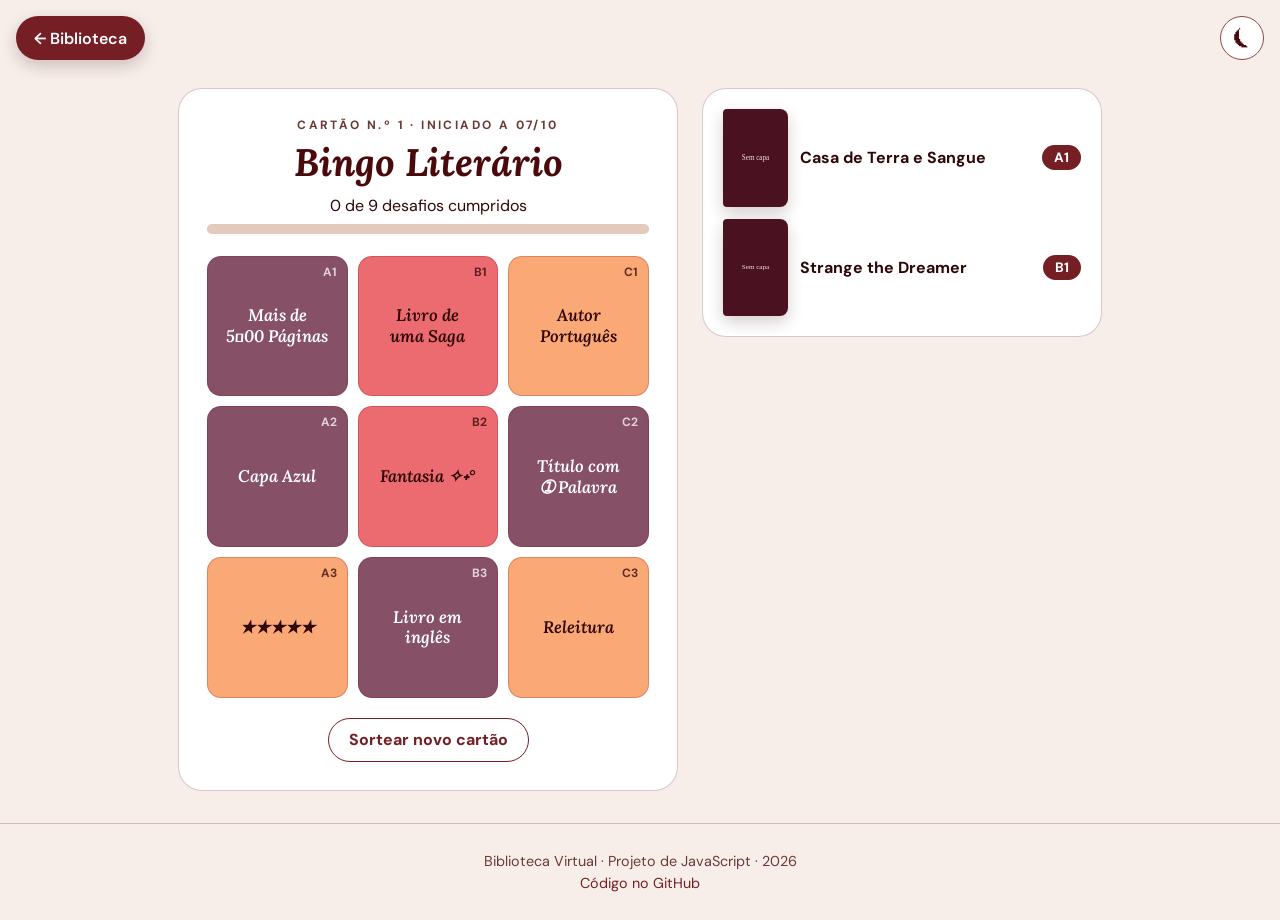
==== bingo.html @ 40cc02e8 "Adiciona página 'Bingo Literário'" ====
<!DOCTYPE html>
<html lang="pt-PT">

<head>
    <meta charset="UTF-8">
    <meta name="viewport" content="width=device-width, initial-scale=1.0">
    <title>Bingo Literário - MG</title>
    <link rel="icon" href="img/favicon-matilde-gomes.svg" type="image/svg+xml">
    <link rel="preconnect" href="https://fonts.googleapis.com">
    <link rel="preconnect" href="https://fonts.gstatic.com" crossorigin>
    <link
        href="https://fonts.googleapis.com/css2?family=DM+Sans:wght@400;500;700&family=Poppins:wght@600;700&family=Lora:ital,wght@1,600&display=swap"
        rel="stylesheet">
    <link rel="stylesheet" href="css/style.css">
    <script type="module" src="js/bingoLiterario/principalBingo.js"></script>
</head>

<body class="pagina-bingo">
    <a href="index.html" id="botao-voltar">← Biblioteca</a>
    <button type="button" id="botao-tema" aria-label="Mudar para modo escuro">⏾</button>

    <main>
        <section id="zona-do-jogo" aria-labelledby="titulo-bingo">
            <section id="cartao-bingo">
                <header>
                    <p id="informacao-cartao">Cartão n.º 1 · iniciado a 07/10</p>
                    <h1 id="titulo-bingo">Bingo Literário</h1>
                </header>
                <p id="progresso-bingo">0 de 9 desafios cumpridos</p>
                <progress id="barra-bingo" value="0" max="9" aria-labelledby="progresso-bingo"></progress>
                <ol id="cartela-bingo">
                                        <li><button type="button" class="quadrado-bingo categoria-formato"><small class="coordenada">A1</small>Mais de 5⃣00 Páginas</button></li>
                    <li><button type="button" class="quadrado-bingo categoria-historia"><small class="coordenada">B1</small>Livro de uma Saga</button></li>
                    <li><button type="button" class="quadrado-bingo categoria-autoria"><small class="coordenada">C1</small>Autor Português</button></li>
                    <li><button type="button" class="quadrado-bingo categoria-formato"><small class="coordenada">A2</small>Capa Azul</button></li>
                    <li><button type="button" class="quadrado-bingo categoria-historia"><small class="coordenada">B2</small>Fantasia ✧˖°</button></li>
                    <li><button type="button" class="quadrado-bingo categoria-formato"><small class="coordenada">C2</small>Título com ➀ Palavra</button></li>
                    <li><button type="button" class="quadrado-bingo categoria-autoria"><small class="coordenada">A3</small>★★★★★</button></li>
                    <li><button type="button" class="quadrado-bingo categoria-formato"><small class="coordenada">B3</small>Livro em inglês</button></li>
                    <li><button type="button" class="quadrado-bingo categoria-autoria"><small class="coordenada">C3</small>Releitura</button></li>
                </ol>
                <button type="button" id="botao-novo-cartao">Sortear novo cartão</button>
            </section>

            <aside id="livros-do-cartao" aria-label="Livros que cumprem desafios">
                <ul id="lista-livros-do-cartao">
                    <li><img src="img/sem-capa.svg" alt="Capa do livro Casa de Terra e Sangue"><strong>Casa de Terra e Sangue</strong><small class="etiqueta-quadrado">A1</small></li>
                    <li><img src="img/sem-capa.svg" alt="Capa do livro Strange the Dreamer"><strong>Strange the Dreamer</strong><small class="etiqueta-quadrado">B1</small></li>
                </ul>
            </aside>
        </section>
    </main>

    <footer>
        <p>Biblioteca Virtual · Projeto de JavaScript · <time datetime="2026">2026</time></p>
        <p><a href="https://github.com/mjuliana98g/biblioteca-virtual-mg">Código no GitHub</a></p>
    </footer>
</body>

</html>
---- css/style.css ----
/* ------------------------------------------------------------------------------------------ */

:root {
    /* cores gerais */
    --fundo: #F7EEE9;
    --superficie: #FFFFFF;
    --texto: #2E0708;
    --texto-suave: #6B3A36;
    --titulo: #4A0A0C;
    --destaque: #751F24;
    --destaque-2: #8C4A46;
    --sobre-destaque: #FFFFFF;
    --realce: #AD6E69;
    --sobre-realce: #2A0F16;
    --etiqueta: #E4CABC;
    --borda: rgba(117, 31, 36, 0.25);
    --link: #751F24;
    --foco: #751F24;
    --erro: #B3261E;
    --erro-fundo: #FBE3E1;

    /* cores dos botões de estado */
    --lido-fundo: #4A0A0C;
    --lido-texto: #FFFFFF;
    --ler-fundo: #751F24;
    --ler-texto: #FFFFFF;
    --quero-fundo: #E4CABC;
    --quero-texto: #2E0708;
    --quero-borda: #751F24;

    /* barra lateral */
    --lateral-inicio: #200405;
    --lateral-fim: #4A0A0C;
    --texto-lateral: #F3E1E4;

    --sombra: 0 6px 16px rgba(46, 7, 8, 0.2);
    --largura-lateral: 280px;

    /* cores das categorias do bingo */
    --categoria-formato: #865066;
    --categoria-historia: #EC6B70;
    --categoria-autoria: #FAA876;
    --categoria-formato-texto: #FFFFFF;
    --categoria-historia-texto: #2E0708;
    --categoria-autoria-texto: #2E0708;
}

[data-tema="escuro"] {
    --fundo: #121115;
    --superficie: #25232B;
    --texto: #F5F1EF;
    --texto-suave: #BDB6B8;
    --titulo: #FFFFFF;
    --destaque: #F0A4A8;
    --destaque-2: #F0A4A8;
    --sobre-destaque: #121115;
    --realce: #E08D92;
    --etiqueta: #3A3740;
    --borda: rgba(245, 241, 239, 0.3);
    --link: #F5B5B8;
    --foco: #FFD0D2;
    --erro: #F4A6B5;
    --erro-fundo: #4A2326;

    --lido-fundo: #F0A4A8;
    --lido-texto: #121115;
    --ler-fundo: #B44A52;
    --ler-texto: #FFFFFF;
    --quero-fundo: #3A3740;
    --quero-texto: #F5F1EF;
    --quero-borda: #E08D92;

    --sombra: 0 6px 16px rgba(0, 0, 0, 0.6);

    --categoria-formato: #6E4258;
    --categoria-formato-texto: #FFFFFF;
    --categoria-historia: #9A4046;
    --categoria-historia-texto: #FFFFFF;
    --categoria-autoria: #8A5B3C;
    --categoria-autoria-texto: #FFFFFF;
}

/* ------------------------------------------------------------------------------------------ */

* {
    box-sizing: border-box; 
    margin: 0;
    padding: 0;
}

html {
    scroll-behavior: smooth; 
}

body {
    display: grid;
    grid-template-columns: var(--largura-lateral) 1fr; /* barra lateral | conteúdo */
    grid-template-rows: 1fr auto; /* conteúdo | rodapé */
    min-height: 100dvh;
    background: var(--fundo);
    color: var(--texto);
    font-family: "DM Sans", system-ui, sans-serif;
}

h2,
h3 {
    font-family: "Poppins", system-ui, sans-serif;
}

h2 {
    margin-bottom: 15px;
    color: var(--titulo);
    font-size: 1.5rem;
}

h2::before {
    content: "✦ ";
    color: var(--destaque-2);
}

h3 {
    font-size: 1.1rem;
}

a {
    color: var(--link);
    text-decoration: none;
}

ul {
    list-style: none;
}

:focus-visible {
    outline: 3px solid var(--foco);
    outline-offset: 2px;
}

[hidden] {
    display: none !important; /* garante que o atributo hidden esconde sempre */
}

.so-leitores-de-ecra {
    /* fica invisível, mas os leitores de ecrã continuam a lê-lo */
    position: absolute;
    width: 1px;
    height: 1px;
    overflow: hidden;
    clip-path: inset(50%);
    white-space: nowrap;
}

/* ------------------------------------------------------------------------------------------ */

button {
    font: inherit;
    cursor: pointer;
}

input:not([type="checkbox"], [type="radio"]),
select {
    height: 44px;
    padding: 0 12px;
    border: 1.5px solid var(--destaque-2);
    border-radius: 10px;
    background: var(--superficie);
    color: var(--texto);
    font: inherit;
    font-weight: 400;
}

/* select personalizável: só funciona nos navegadores mais recentes, nos outros fica o select normal */
select,
::picker(select) {
    appearance: base-select;
}

select {
    align-items: center;
    justify-content: space-between;
    gap: 8px;
}

/* ::picker(select) é a lista que abre ao clicar no select */
::picker(select) {
    padding: 6px;
    border: 1px solid var(--borda);
    border-radius: 12px;
    background: var(--superficie);
    box-shadow: var(--sombra);
}

select option {
    padding: 10px 12px;
    border-radius: 8px;
    color: var(--texto);
    cursor: pointer;
}

select option:hover,
select option:focus {
    background: var(--etiqueta);
}

select option:checked {
    font-weight: 700;
    color: var(--destaque);
}

/* etiqueta (texto por cima do campo) dos filtros e dos formulários */
search>label,
#formulario-livro>label,
#formulario-leitura>label {
    display: flex;
    flex-direction: column;
    gap: 4px;
    font-size: 0.85rem;
    font-weight: 700;
}

/* botões em forma de pílula: vazios, e ficam cheios ao passar o rato */
.botao-ja-saiu,
.botao-atualizar-leitura,
#botao-novo-cartao,
.botoes-dialogo button {
    min-height: 44px;
    padding: 0 20px;
    border: 1.5px solid var(--destaque);
    border-radius: 22px;
    background: transparent;
    color: var(--destaque);
    font-weight: 700;
}

.botao-ja-saiu:hover,
.botao-atualizar-leitura:hover,
#botao-novo-cartao:hover,
.botoes-dialogo button:hover,
.botoes-dialogo .botao-confirmar {
    background: var(--destaque);
    color: var(--sobre-destaque);
}

/* o ✕ redondo */
.botao-fechar {
    width: 36px;
    height: 36px;
    border: 0;
    border-radius: 50%;
    background: transparent;
    color: var(--texto-suave);
}

.botao-fechar:hover {
    background: var(--etiqueta);
    color: var(--destaque);
}

/* barras de progresso: cada sítio só muda a altura e, se quiser, as cores
   (--trilho é o fundo da barra, --preenchimento é a parte já cheia) */
progress {
    appearance: none;
    width: 100%;
    border: 0;
    border-radius: 999px;
    overflow: hidden;
    background: var(--trilho, var(--etiqueta));
}

/* as 3 regras seguintes são o mesmo pedido para cada navegador (Chrome/Safari e Firefox) */
progress::-webkit-progress-bar {
    border-radius: 999px;
    background: var(--trilho, var(--etiqueta));
}

progress::-webkit-progress-value {
    border-radius: 999px;
    background: var(--preenchimento, var(--destaque));
}

progress::-moz-progress-bar {
    border-radius: 999px;
    background: var(--preenchimento, var(--destaque));
}

/* ------------------------------------------------------------------------------------------ */

#barra-lateral {
    grid-column: 1;
    grid-row: 1 / 3; /* ocupa a altura toda (conteúdo + rodapé) */
    position: sticky; /* fica parada enquanto se faz scroll */
    top: 0;
    z-index: 20;
    display: flex;
    flex-direction: column;
    gap: 48px;
    height: 100dvh;
    overflow-y: auto;
    padding: 40px 20px 32px;
    background: linear-gradient(180deg, var(--lateral-inicio), var(--lateral-fim));
    color: var(--texto-lateral);
    color-scheme: dark; /* os campos e as barras desta zona usam cores de tema escuro */
    --trilho: rgba(255, 255, 255, 0.2); /* a barra de progresso desta zona é branca */
    --preenchimento: #FFFFFF;
}

#barra-lateral header {
    flex: 1; /* ocupa o espaço que sobra e empurra os botões para baixo */
    display: flex;
    flex-direction: column;
    justify-content: space-evenly;
    gap: 48px;
}

#barra-lateral img {
    display: block;
    width: 100%;
    height: auto;
}

.progresso-leitura {
    display: flex;
    flex-direction: column;
    gap: 10px;
    text-align: center;
    font-size: 0.9rem;
    font-weight: 500;
}

#progresso-barra {
    height: 14px;
}

#barra-lateral nav ul {
    display: flex;
    flex-direction: column;
    gap: 4px;
}

#barra-lateral nav a {
    display: flex;
    align-items: center;
    min-height: 44px;
    padding: 0 14px;
    border-radius: 10px;
    color: var(--texto-lateral);
    font-weight: 700;
}

#barra-lateral nav a:hover {
    background: rgba(217, 139, 155, 0.2);
    color: #FFFFFF;
}

/* o link do bingo abre outra página, por isso tem um contorno e uma estrela para se distinguir */
#barra-lateral nav .link-bingo {
    margin-top: 12px;
    border: 1.5px solid var(--realce);
}

#barra-lateral nav .link-bingo::before {
    content: "✦";
    margin-right: 10px;
    color: var(--realce);
}

/* caixinha com o número de livros */
#barra-lateral data {
    flex: none; /* não deixa a caixa encolher */
    width: 40px; /* largura fixa: todas as caixas ficam iguais, tenha o número 1 ou 3 algarismos */
    margin-left: auto; /* empurra a caixa para o lado direito */
    padding: 2px 0;
    border-radius: 12px;
    background: var(--realce);
    color: var(--sobre-realce);
    font-size: 0.8rem;
    font-weight: 700;
    text-align: center; /* o número fica sempre ao meio da caixa */
}

.botoes-barra-lateral {
    display: flex;
    gap: 12px;
}

#botao-tema {
    flex: none;
    width: 48px;
    height: 48px;
    border: 1.5px solid var(--realce);
    border-radius: 10px;
    background: transparent;
    color: var(--texto-lateral);
    font-size: 1.2rem;
}

#botao-tema:hover {
    background: rgba(217, 139, 155, 0.2);
}

#botao-adicionar-livro {
    flex: 1; /* ocupa a largura que o botão do tema deixa livre */
    min-height: 48px;
    border: 0;
    border-radius: 10px;
    background: var(--realce);
    color: var(--sobre-realce);
    font-weight: 700;
}

#botao-adicionar-livro:hover {
    background: #E8A9B6;
}

/* botão do menu: fica escondido por agora (vai servir na versão para telemóvel) */
#botao-menu {
    display: none;
    position: fixed;
    top: 12px;
    left: 12px;
    z-index: 30;
    width: 44px;
    height: 44px;
    border: 0;
    border-radius: 10px;
    background: var(--destaque);
    color: var(--sobre-destaque);
    font-size: 1.4rem;
}

/* ------------------------------------------------------------------------------------------ */

main {
    grid-column: 2;
    display: flex;
    flex-direction: column;
    gap: 80px; /* espaço entre secções */
    padding: 32px;
}

footer {
    grid-column: 2;
    padding: 24px 32px;
    border-top: 1px solid var(--borda);
    color: var(--texto-suave);
    font-size: 0.9rem;
    text-align: center;
}

footer p {
    margin: 4px 0;
}

#botao-topo {
    position: fixed; /* fica sempre no canto, mesmo com scroll */
    right: 24px;
    bottom: 24px;
    display: flex;
    align-items: center;
    justify-content: center;
    width: 52px;
    height: 52px;
    border-radius: 50%;
    background: var(--destaque);
    color: var(--sobre-destaque);
    font-size: 1.5rem;
    box-shadow: var(--sombra);
}

/* ------------------------------------------------------------------------------------------ */

search {
    display: flex;
    flex-wrap: wrap; /* os filtros passam para a linha de baixo quando não cabem */
    gap: 16px;
    margin-bottom: 24px;
    padding: 20px;
    border: 1px solid var(--borda);
    border-radius: 14px;
    background: var(--superficie);
}

search>label:first-child {
    flex: 1 1 220px; /* a pesquisa cresce para ocupar o espaço livre (mínimo 220px) */
}

#filtros-estado {
    flex: 1 1 100%; /* ocupa uma linha inteira */
    display: flex;
    flex-wrap: wrap;
    gap: 8px;
    border: 0;
}

#filtros-estado label {
    position: relative;
    display: flex;
    align-items: center;
    min-height: 44px;
    padding: 0 18px;
    border: 1.5px solid var(--destaque);
    border-radius: 22px;
    color: var(--destaque);
    font-weight: 700;
    cursor: pointer;
}

/* esconde a bolinha do radio: a etiqueta inteira funciona como botão */
#filtros-estado input {
    position: absolute;
    opacity: 0;
    pointer-events: none;
}

/* :has() escolhe a etiqueta que tem lá dentro a opção marcada */
#filtros-estado label:has(input:checked) {
    background: var(--destaque);
    color: var(--sobre-destaque);
}

#filtros-estado label:has(input:focus-visible) {
    outline: 3px solid var(--foco);
    outline-offset: 2px;
}

/* ------------------------------------------------------------------------------------------ */

/* as 4 listas de cartões: as colunas ajustam-se ao ecrã e cada cartão tem pelo menos 360px */
#lista-leituras,
#lista-lancamentos,
#lista-livros,
#lista-favoritos {
    display: grid;
    grid-template-columns: repeat(auto-fill, minmax(min(360px, 100%), 1fr));
    gap: 20px;
}

article {
    position: relative; /* serve para o botão ✕ ficar posicionado dentro do cartão */
    display: flex;
    gap: 16px;
    height: 100%;
    padding: 16px;
    border: 1px solid var(--borda);
    border-radius: 14px;
    background: var(--superficie);
    cursor: pointer;
    transition: border-color 0.15s, box-shadow 0.15s;
}

.cartao-leitura {
    border-left: 6px solid var(--realce);
}

article:hover {
    border-color: var(--destaque-2);
    box-shadow: var(--sombra);
}

figure {
    flex: none;
    width: 100px;
    text-align: center;
}

/* todas as capas (nos cartões, nos detalhes, nas estatísticas e na roleta) */
figure img,
#capas-cinco-estrelas img,
#livro-sorteado img,
#livros-do-cartao img {
    display: block;
    aspect-ratio: 2 / 3; /* proporção de uma capa de livro */
    object-fit: cover; /* a imagem enche a caixa sem ficar esticada */
    border-radius: 4px 8px 8px 4px;
    box-shadow: var(--sombra);
}

figure img {
    width: 100%;
}

.informacao-livro {
    flex: 1;
    min-width: 0; /* deixa o texto encolher em vez de alargar o cartão */
    display: flex;
    flex-direction: column;
    gap: 4px;
}

.informacao-livro h3 {
    padding-right: 36px; /* deixa espaço para o ✕ */
    color: var(--titulo);
}

.informacao-livro p {
    color: var(--texto-suave);
    font-size: 0.9rem;
}

.informacao-livro time {
    color: var(--destaque-2);
    font-size: 0.8rem;
    font-weight: 700;
}

/* links do Goodreads: andam um bocadinho para a direita ao passar o rato */
.informacao-livro a,
figcaption a {
    display: inline-block;
    font-size: 0.85rem;
    font-weight: 700;
    transition: transform 0.15s, color 0.15s;
}

.informacao-livro a:hover,
figcaption a:hover {
    color: var(--titulo);
    transform: translateX(4px);
}

.abrir-detalhes {
    border: 0;
    background: none;
    color: inherit;
    text-align: left;
}

.progresso-livro {
    display: flex;
    flex-direction: column;
    gap: 6px;
    margin-top: 6px;
}

.progresso-livro progress {
    height: 12px;
}

.acoes-livro {
    display: flex;
    flex-wrap: wrap;
    align-items: center;
    justify-content: flex-end;
    gap: 8px;
    margin-top: auto; /* empurra os botões para o fundo do cartão */
    padding-top: 12px;
}

.acoes-livro button[data-estado] {
    min-height: 44px;
    padding: 0 16px;
    border: 1.5px solid;
    border-radius: 22px;
    font-size: 0.9rem;
    font-weight: 700;
}

.acoes-livro button[data-estado="lido"] {
    border-color: var(--lido-fundo);
    background: var(--lido-fundo);
    color: var(--lido-texto);
}

.acoes-livro button[data-estado="a-ler"] {
    border-color: var(--ler-fundo);
    background: var(--ler-fundo);
    color: var(--ler-texto);
}

.acoes-livro button[data-estado="quero-ler"] {
    border-color: var(--quero-borda);
    background: var(--quero-fundo);
    color: var(--quero-texto);
}

.seletor-estado {
    position: relative; /* o menu fica posicionado em relação a esta caixa */
}

.menu-estado {
    position: absolute;
    bottom: calc(100% + 6px); /* abre para cima, 6px acima do botão */
    left: 0;
    z-index: 5;
    min-width: 150px;
    padding: 6px;
    border: 1px solid var(--borda);
    border-radius: 12px;
    background: var(--superficie);
    box-shadow: var(--sombra);
}

.menu-estado button {
    width: 100%;
    min-height: 40px;
    padding: 0 12px;
    border: 0;
    border-radius: 8px;
    background: transparent;
    color: var(--texto);
    font-size: 0.9rem;
    text-align: left;
}

.menu-estado button:hover {
    background: var(--etiqueta);
}

.menu-estado button[aria-current="true"] {
    color: var(--destaque);
    font-weight: 700;
}

.menu-estado button[aria-current="true"]::after {
    content: " ✓"; /* marca a opção em que o livro está */
}

/* botão do coração: aria-pressed="true" quando o livro é favorito */
.acoes-livro button[aria-pressed] {
    width: 44px;
    height: 44px;
    border: 1.5px solid var(--destaque-2);
    border-radius: 50%;
    background: transparent;
    color: var(--destaque-2);
    font-size: 1.3rem;
}

.acoes-livro button[aria-pressed="true"] {
    border-color: var(--realce);
    background: var(--realce);
    color: var(--sobre-realce);
    box-shadow: 0 0 0 3px rgba(217, 139, 155, 0.35);
}

.acoes-livro button[aria-pressed]:hover {
    border-color: var(--destaque);
    background: var(--etiqueta);
    color: var(--destaque);
}

.acoes-livro button[aria-pressed="true"]:hover {
    background: var(--destaque);
    color: var(--sobre-destaque);
}

.botao-remover {
    position: absolute; /* canto de cima, à direita do cartão */
    top: 8px;
    right: 8px;
}

/* ------------------------------------------------------------------------------------------ */

dialog {
    width: min(560px, calc(100% - 32px)); /* 560px, ou a largura do ecrã menos 32px se for mais pequeno */
    max-height: calc(100dvh - 32px);
    margin: auto; /* centra a janela */
    padding: 24px;
    overflow-y: auto;
    border: 1px solid var(--borda);
    border-radius: 14px;
    background: var(--superficie);
    color: var(--texto);
    box-shadow: var(--sombra);
}

dialog::backdrop {
    background: rgba(20, 3, 4, 0.65); /* o fundo escurecido atrás da janela */
}

.cabecalho-dialogo {
    display: flex;
    align-items: center;
    justify-content: space-between;
}

.cabecalho-dialogo h2 {
    margin-bottom: 0;
}

.botoes-dialogo {
    display: flex;
    justify-content: flex-end;
    gap: 12px;
}

/* janelas pequenas */
.dialogo-confirmar,
#dialogo-atualizar-leitura {
    width: min(420px, calc(100% - 32px));
}

.dialogo-confirmar p {
    margin-bottom: 24px;
    color: var(--texto-suave);
}

#formulario-leitura {
    display: grid;
    gap: 16px;
}

/* formulário de adicionar/editar livro: grelha de 2 colunas */
#formulario-livro {
    display: grid;
    grid-template-columns: 1fr 1fr;
    gap: 16px;
}

#formulario-livro>* {
    grid-column: 1 / -1; /* por defeito, cada campo ocupa a linha toda */
}

#formulario-livro>.campo-metade {
    grid-column: auto; /* estes ocupam só uma coluna (dois por linha) */
}

#formulario-livro>.campo-caixa {
    flex-direction: row;
    align-items: center;
    gap: 10px;
    min-height: 44px;
    font-size: 0.95rem;
}

#formulario-livro input[type="checkbox"] {
    width: 20px;
    height: 20px;
    accent-color: var(--destaque); /* cor da caixa quando está marcada */
}

#formulario-livro fieldset {
    display: flex;
    flex-wrap: wrap;
    gap: 4px 20px;
    padding: 8px 14px 12px;
    border: 1.5px solid var(--destaque-2);
    border-radius: 10px;
}

#formulario-livro legend {
    padding: 0 6px;
    font-size: 0.85rem;
    font-weight: 700;
}

#formulario-livro fieldset label {
    display: flex;
    align-items: center;
    gap: 8px;
    min-height: 36px;
    font-size: 0.85rem;
    font-weight: 500;
}

/* o JavaScript põe aria-invalid="true" nos campos com erro */
#formulario-livro [aria-invalid="true"] {
    background-color: var(--erro-fundo);
}

#mensagem-erro-formulario {
    color: var(--erro);
    font-size: 0.9rem;
}

#mensagem-erro-formulario:empty {
    display: none; /* sem mensagem, o parágrafo não ocupa espaço */
}

/* janela de detalhes do livro */
#dialogo-detalhes {
    width: min(640px, calc(100% - 32px));
}

#conteudo-detalhes {
    display: flex;
    flex-wrap: wrap;
    gap: 24px;
    margin: 16px 0;
}

#conteudo-detalhes figure {
    width: 140px;
}

figcaption {
    margin-top: 8px;
}

#conteudo-detalhes dl {
    flex: 1 1 240px;
    display: grid;
    grid-template-columns: auto 1fr; /* nome | valor */
    align-content: start;
    gap: 10px 16px;
}

#conteudo-detalhes dt {
    color: var(--titulo);
    font-weight: 700;
}

#conteudo-detalhes dd {
    color: var(--texto-suave);
}

/* ------------------------------------------------------------------------------------------ */

#grelha-estatisticas {
    display: grid;
    grid-template-columns: repeat(auto-fit, minmax(min(240px, 100%), 1fr)); /* as caixas ajustam-se ao espaço (mínimo 240px) */
    gap: 20px;
}

.estatistica {
    display: flex;
    flex-direction: column;
    gap: 12px;
    min-width: 0;
    padding: 20px;
    border: 1px solid var(--borda);
    border-radius: 14px;
    background: var(--superficie);
}

.estatistica h3 {
    color: var(--titulo);
    font-size: 1rem;
}

.legenda-estatistica {
    margin-top: auto; /* a legenda fica sempre no fundo da caixa */
    color: var(--texto-suave);
    font-size: 0.9rem;
}

.media {
    color: var(--titulo);
    font-family: "Poppins", system-ui, sans-serif;
    font-size: 3.5rem;
    line-height: 1;
}

.media small {
    color: var(--texto-suave);
    font-size: 1.2rem;
}

/* gráfico de barras das classificações */
#grafico-classificacoes {
    display: flex;
    gap: 6px;
    height: 150px;
}

#grafico-classificacoes>li {
    position: relative;
    flex: 1;
    display: flex;
    flex-direction: column;
    justify-content: flex-end; /* o conteúdo fica encostado ao fundo */
    align-items: center;
    gap: 6px;
}

#grafico-classificacoes .barra {
    width: 100%;
    min-height: 4px;
    border-radius: 8px 8px 0 0;
    background: var(--destaque);
}

/* caixinha com os títulos: só aparece ao passar o rato (ou ao chegar com o teclado) */
.livros-da-barra {
    display: none;
    position: absolute;
    bottom: 100%;
    left: 0;
    z-index: 1;
    width: max-content;
    max-width: 220px;
    padding: 10px 12px;
    border: 1px solid var(--borda);
    border-radius: 10px;
    background: var(--superficie);
    box-shadow: var(--sombra);
    color: var(--texto);
    font-size: 0.85rem;
    pointer-events: none; /* o rato "atravessa" a caixa, para não a prender aberta */
}

#grafico-classificacoes>li:hover .livros-da-barra,
#grafico-classificacoes>li:focus .livros-da-barra {
    display: block;
}

#grafico-classificacoes .total {
    color: var(--titulo);
    font-weight: 700;
}

#grafico-classificacoes .nota {
    color: var(--texto-suave);
    font-size: 0.8rem;
}

/* lista dos géneros */
#lista-generos {
    display: flex;
    flex-direction: column;
    gap: 12px;
}

#lista-generos p {
    display: flex;
    justify-content: space-between;
    margin-bottom: 4px;
    font-weight: 500;
}

#lista-generos progress {
    height: 10px;
}

/* capas dos livros com 5 estrelas */
#capas-cinco-estrelas {
    display: flex;
    flex-wrap: wrap;
    gap: 12px;
    margin: 0 20px;
}

#capas-cinco-estrelas img {
    width: 75px;
}

/* ------------------------------------------------------------------------------------------ */

#botao-roleta {
    position: fixed;
    top: 16px;
    right: 16px;
    z-index: 10;
    padding: 10px 18px;
    border: none;
    border-radius: 999px;
    background: var(--destaque);
    color: var(--sobre-destaque);
    font-weight: 600;
    box-shadow: var(--sombra);
}

#dialogo-roleta {
    width: min(620px, calc(100% - 32px));
}

#conteudo-da-roleta {
    display: flex;
    flex-wrap: wrap;
    align-items: stretch;
    justify-content: center;
    gap: 24px;
    margin-top: 16px;
}

#area-da-roleta {
    display: flex;
    flex-direction: column;
    align-items: center;
    justify-content: center;
    gap: 20px;
}

#roleta {
    display: block;
    width: min(280px, 100%);
    margin: 0 auto;
    filter: drop-shadow(0 8px 14px rgba(0, 0, 0, 0.25)); /* sombra que acompanha o desenho */
}

/* as fatias giram à volta do centro do desenho (160, 160); o 4s tem de ser igual ao tempo no JavaScript */
#fatias-da-roleta {
    transform-origin: 160px 160px;
    transition: transform 4s cubic-bezier(0.17, 0.67, 0.12, 1); /* começa rápido e vai abrandando */
}

.fatia {
    transition: opacity 0.4s;
}

/* todas as fatias têm a mesma cor; as linhas brancas separam-nas */
.fatia path {
    fill: var(--etiqueta);
    stroke: var(--superficie);
    stroke-width: 3;
}

.fatia text {
    fill: var(--texto);
    font-family: inherit;
    font-weight: 600;
    text-anchor: middle; /* o texto fica centrado no ponto */
    dominant-baseline: middle;
}

.fatia.sorteada path {
    fill: var(--destaque);
}

.fatia.sorteada text {
    fill: var(--sobre-destaque);
}

/* depois do sorteio, as fatias que não saíram ficam mais claras */
#fatias-da-roleta:has(.sorteada) .fatia:not(.sorteada) {
    opacity: 0.35;
}

.centro-da-roleta {
    fill: var(--superficie);
    stroke: var(--destaque);
    stroke-width: 4;
}

.ponteiro-da-roleta {
    fill: var(--titulo);
}

#botao-girar,
.botao-comecar-a-ler {
    min-height: 44px;
    padding: 0 20px;
    border: 1.5px solid var(--destaque);
    border-radius: 22px;
    background: var(--destaque);
    color: var(--sobre-destaque);
    font-weight: 700;
}

#botao-girar {
    display: block;
    margin: 16px auto 0;
}

#botao-girar:disabled {
    opacity: 0.5;
    cursor: wait;
}

/* cartão do livro sorteado: tem sempre o mesmo tamanho, seja qual for o livro */
#livro-sorteado {
    display: flex;
    flex-direction: column;
    justify-content: center;
    align-items: center;
    gap: 8px;
    width: 220px;
    height: 380px;
    padding: 15px;
    border-radius: 16px;
    background: var(--fundo);
    text-align: center;
}

/* antes de sortear (escondido), em vez de desaparecer fica uma caixa tracejada com uma frase,
   para a janela não mudar de tamanho */
#livro-sorteado[hidden] {
    display: flex !important;
    justify-content: center;
    border: 2px dashed var(--borda);
    background: transparent;
    color: var(--texto-suave);
    font-family: "Lora", Georgia, serif;
    font-style: italic;
}

#livro-sorteado[hidden]::before {
    content: "O destino ainda está a escolher…✦"; /* a frase pode ser trocada à vontade */
}

#livro-sorteado[hidden]>* {
    display: none;
}

#livro-sorteado>* {
    flex-shrink: 0;
    max-width: 100%;
    animation: aparecer 0.5s ease;
}

#livro-sorteado img {
    width: 90px;
}

/* título com no máximo 2 linhas (o resto é cortado) */
#livro-sorteado h3 {
    display: -webkit-box;
    -webkit-box-orient: vertical;
    -webkit-line-clamp: 2;
    overflow: hidden;
    font-size: 1.1rem;
}

/* autor numa só linha; se for grande, acaba em "..." */
.autor-do-sorteado {
    overflow: hidden;
    color: var(--texto-suave);
    font-size: 0.9rem;
    white-space: nowrap;
    text-overflow: ellipsis;
}

.generos-do-sorteado {
    display: flex;
    flex-wrap: wrap;
    justify-content: center;
    gap: 6px;
    max-height: 30px; /* só cabe uma linha de géneros */
    overflow: hidden;
}

.generos-do-sorteado li {
    padding: 2px 10px;
    border-radius: 999px;
    background: var(--etiqueta);
    font-size: 0.8rem;
}

.botao-comecar-a-ler {
    margin-top: auto; /* o botão fica sempre no fundo do cartão */
}

/* animação: o conteúdo aparece a subir um bocadinho */
@keyframes aparecer {
    from {
        opacity: 0;
        transform: translateY(10px);
    }

    to {
        opacity: 1;
        transform: none;
    }
}

/* ------------------------------------------------------------------------------------------ */

.pagina-bingo {
    display: block; /* esta página não tem barra lateral, por isso deixa de ser a grelha de 2 colunas */
}

.pagina-bingo main {
    max-width: 1200px;
    margin: 0 auto; /* centra o conteúdo */
    padding: 88px 32px 32px; /* 88px em cima para não ficar debaixo dos botões fixos */
}

#botao-voltar {
    position: fixed;
    top: 16px;
    left: 16px;
    z-index: 10;
    display: flex;
    align-items: center;
    min-height: 44px;
    padding: 0 18px;
    border-radius: 999px;
    background: var(--destaque);
    color: var(--sobre-destaque);
    font-weight: 600;
    box-shadow: var(--sombra);
}

/* o botão do tema já existe para a barra lateral (escura); aqui vai no canto, sobre o fundo claro */
.pagina-bingo #botao-tema {
    position: fixed;
    top: 16px;
    right: 16px;
    z-index: 10;
    width: 44px;
    height: 44px;
    border-color: var(--destaque-2);
    border-radius: 50%;
    background: var(--superficie);
    color: var(--titulo);
}

#zona-do-jogo {
    display: flex;
    flex-wrap: wrap; /* em ecrãs estreitos, a lista de livros passa para baixo do cartão */
    align-items: flex-start;
    justify-content: center; /* centra o cartão e a lista de livros na página */
    gap: 24px;
}

#cartao-bingo {
    flex: 0 1 500px;
    padding: 28px;
    border: 1px solid var(--borda);
    border-radius: 24px;
    background: var(--superficie);
    text-align: center;
}

#informacao-cartao {
    color: var(--texto-suave);
    font-size: 0.75rem;
    font-weight: 700;
    letter-spacing: 0.2em;
    text-transform: uppercase;
}

#cartao-bingo h1 {
    margin: 4px 0 8px;
    color: var(--titulo);
    font-family: "Lora", serif;
    font-size: 2.4rem;
    font-style: italic;
}

#barra-bingo {
    height: 10px;
    margin: 8px 0 20px;
}

#cartela-bingo {
    display: grid;
    grid-template-columns: repeat(3, 1fr); /* 3 colunas iguais */
    gap: 10px;
    margin: 0 0 20px;
    padding: 0;
    list-style: none;
}

.quadrado-bingo {
    position: relative; /* serve de referência para posicionar a coordenada no canto */
    display: flex;
    align-items: center;
    justify-content: center;
    width: 100%;
    aspect-ratio: 1; /* a altura é igual à largura: o quadrado fica sempre quadrado */
    padding: 12px;
    border: 1.5px solid var(--borda);
    border-radius: 14px;
    background: var(--fundo);
    color: var(--texto);
    font-family: "Lora", serif;
    font-size: 1.05rem;
    font-style: italic;
    font-weight: 600;
    line-height: 1.25;
    text-align: center;
    text-wrap: balance; /* reparte o texto por linhas do mesmo tamanho, sem palavras sozinhas */
}

.quadrado-bingo:hover {
    border-color: var(--destaque);
}

.categoria-formato {
    background: var(--categoria-formato);
    color: var(--categoria-formato-texto);
}

.categoria-historia {
    background: var(--categoria-historia);
    color: var(--categoria-historia-texto);
}

.categoria-autoria {
    background: var(--categoria-autoria);
    color: var(--categoria-autoria-texto);
}

.coordenada {
    position: absolute;
    top: 8px;
    right: 10px;
    font-family: "DM Sans", system-ui, sans-serif; /* a coordenada fica na letra normal, sem itálico */
    font-size: 0.75rem;
    font-style: normal;
    font-weight: 700;
    opacity: 0.75; /* um pouco mais discreta que o texto */
}

#livros-do-cartao {
    flex: 0 1 400px;
    padding: 20px;
    border: 1px solid var(--borda);
    border-radius: 24px;
    background: var(--superficie);
}

#lista-livros-do-cartao {
    display: flex;
    flex-direction: column;
    gap: 12px;
}

#lista-livros-do-cartao li {
    display: flex;
    align-items: center;
    gap: 12px;
}

#livros-do-cartao img {
    flex: none;
    width: 65px;
}

#livros-do-cartao strong {
    flex: 1; /* o título ocupa o espaço livre e empurra a etiqueta para a direita */
}

.etiqueta-quadrado {
    padding: 4px 12px;
    border-radius: 999px;
    background: var(--destaque);
    color: var(--sobre-destaque);
    font-size: 0.85rem;
    font-weight: 700;
}
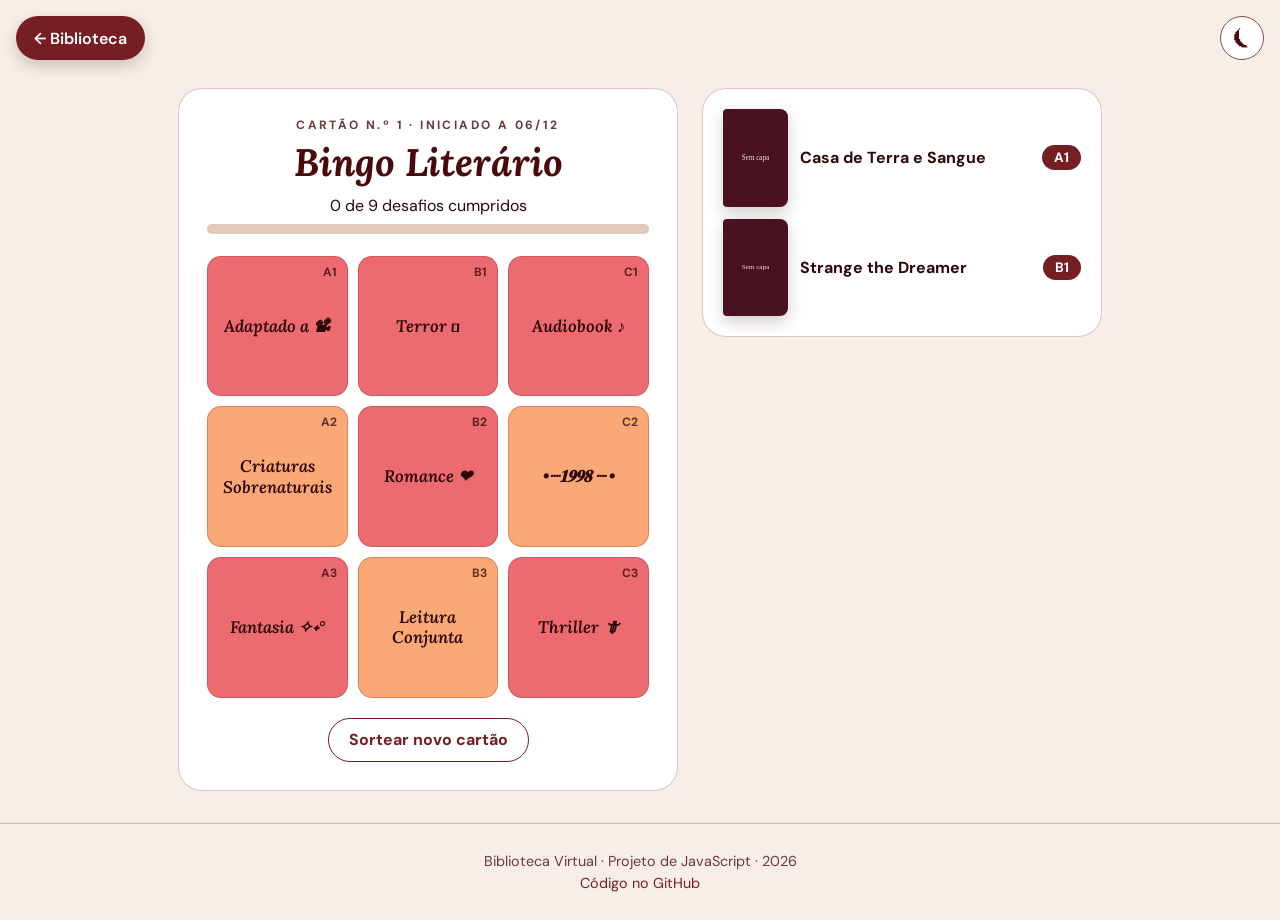
==== commit 90ff36d7: "Liga botão de 'sortear novo cartão'" ====
--- a/bingo.html
+++ b/bingo.html
@@ -23,29 +23,22 @@
         <section id="zona-do-jogo" aria-labelledby="titulo-bingo">
             <section id="cartao-bingo">
                 <header>
-                    <p id="informacao-cartao">Cartão n.º 1 · iniciado a 07/10</p>
+                    <p id="informacao-cartao"></p>
                     <h1 id="titulo-bingo">Bingo Literário</h1>
                 </header>
                 <p id="progresso-bingo">0 de 9 desafios cumpridos</p>
                 <progress id="barra-bingo" value="0" max="9" aria-labelledby="progresso-bingo"></progress>
                 <ol id="cartela-bingo">
-                                        <li><button type="button" class="quadrado-bingo categoria-formato"><small class="coordenada">A1</small>Mais de 5⃣00 Páginas</button></li>
-                    <li><button type="button" class="quadrado-bingo categoria-historia"><small class="coordenada">B1</small>Livro de uma Saga</button></li>
-                    <li><button type="button" class="quadrado-bingo categoria-autoria"><small class="coordenada">C1</small>Autor Português</button></li>
-                    <li><button type="button" class="quadrado-bingo categoria-formato"><small class="coordenada">A2</small>Capa Azul</button></li>
-                    <li><button type="button" class="quadrado-bingo categoria-historia"><small class="coordenada">B2</small>Fantasia ✧˖°</button></li>
-                    <li><button type="button" class="quadrado-bingo categoria-formato"><small class="coordenada">C2</small>Título com ➀ Palavra</button></li>
-                    <li><button type="button" class="quadrado-bingo categoria-autoria"><small class="coordenada">A3</small>★★★★★</button></li>
-                    <li><button type="button" class="quadrado-bingo categoria-formato"><small class="coordenada">B3</small>Livro em inglês</button></li>
-                    <li><button type="button" class="quadrado-bingo categoria-autoria"><small class="coordenada">C3</small>Releitura</button></li>
                 </ol>
                 <button type="button" id="botao-novo-cartao">Sortear novo cartão</button>
             </section>
 
             <aside id="livros-do-cartao" aria-label="Livros que cumprem desafios">
                 <ul id="lista-livros-do-cartao">
-                    <li><img src="img/sem-capa.svg" alt="Capa do livro Casa de Terra e Sangue"><strong>Casa de Terra e Sangue</strong><small class="etiqueta-quadrado">A1</small></li>
-                    <li><img src="img/sem-capa.svg" alt="Capa do livro Strange the Dreamer"><strong>Strange the Dreamer</strong><small class="etiqueta-quadrado">B1</small></li>
+                    <li><img src="img/sem-capa.svg" alt="Capa do livro Casa de Terra e Sangue"><strong>Casa de Terra e
+                            Sangue</strong><small class="etiqueta-quadrado">A1</small></li>
+                    <li><img src="img/sem-capa.svg" alt="Capa do livro Strange the Dreamer"><strong>Strange the
+                            Dreamer</strong><small class="etiqueta-quadrado">B1</small></li>
                 </ul>
             </aside>
         </section>
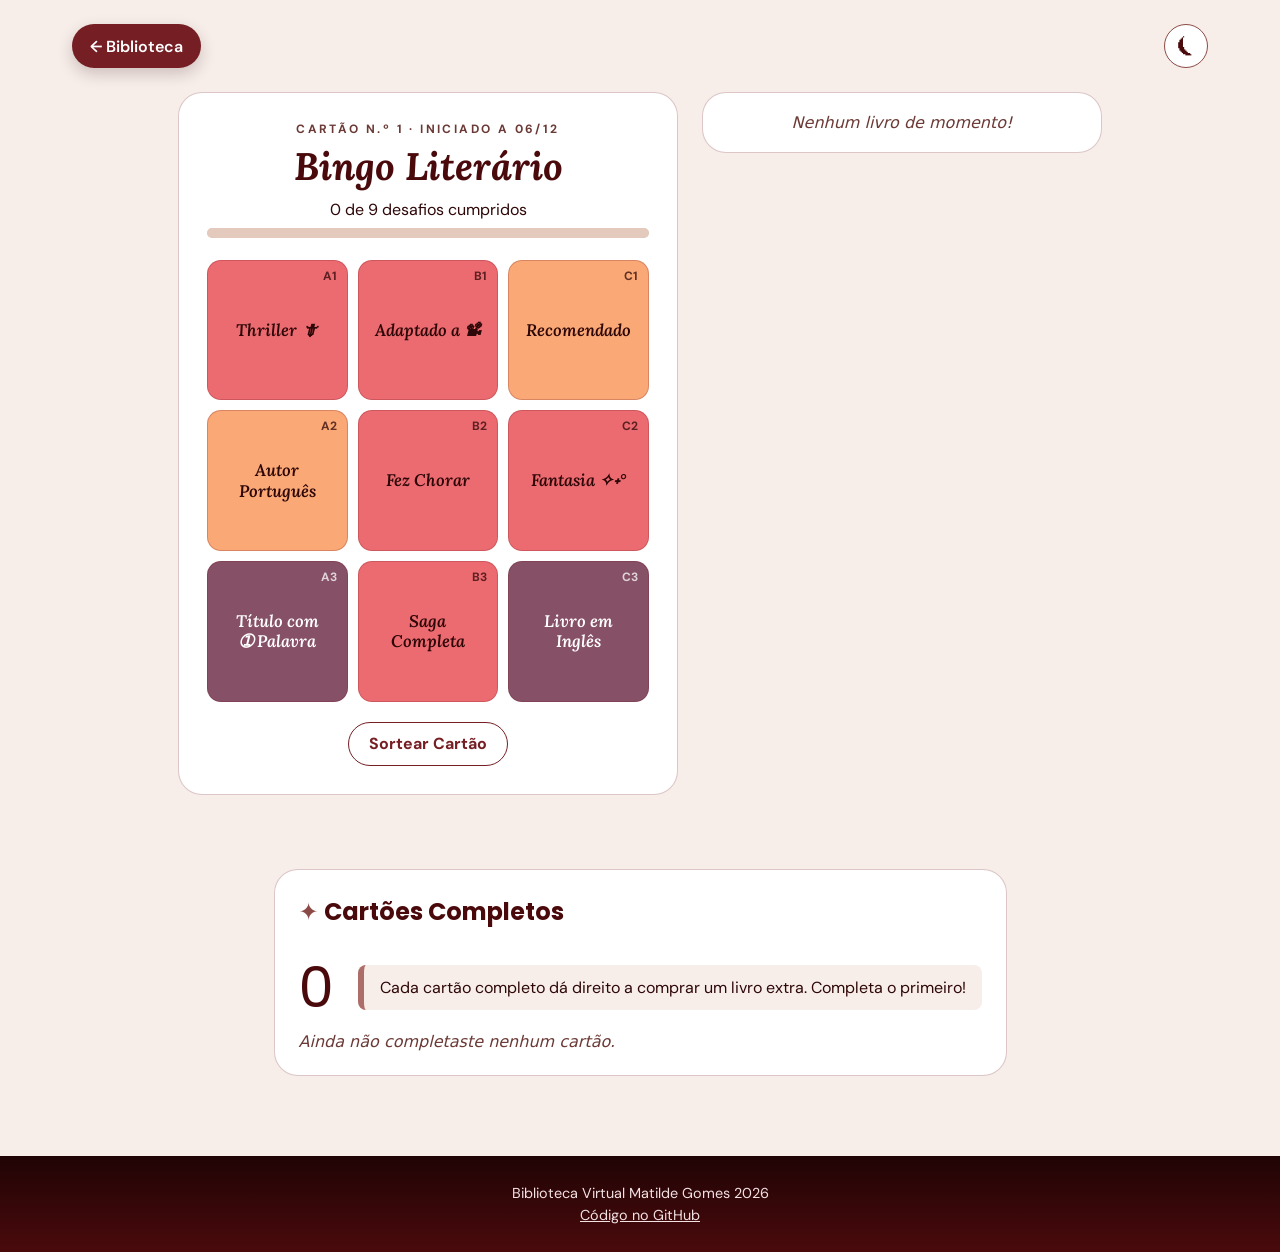
==== commit fb49f124: "Completa página do bingo literário" ====
--- a/bingo.html
+++ b/bingo.html
@@ -16,8 +16,10 @@
 </head>
 
 <body class="pagina-bingo">
-    <a href="index.html" id="botao-voltar">← Biblioteca</a>
-    <button type="button" id="botao-tema" aria-label="Mudar para modo escuro">⏾</button>
+    <header id="topo-bingo">
+        <a href="index.html" id="botao-voltar">← Biblioteca</a>
+        <button type="button" id="botao-tema" aria-label="Mudar para modo escuro">⏾</button>
+    </header>
 
     <main>
         <section id="zona-do-jogo" aria-labelledby="titulo-bingo">
@@ -28,24 +30,50 @@
                 </header>
                 <p id="progresso-bingo">0 de 9 desafios cumpridos</p>
                 <progress id="barra-bingo" value="0" max="9" aria-labelledby="progresso-bingo"></progress>
-                <ol id="cartela-bingo">
-                </ol>
-                <button type="button" id="botao-novo-cartao">Sortear novo cartão</button>
+                <div id="zona-da-cartela">
+                    <ol id="cartela-bingo"></ol>
+                    <p id="mensagem-parabens" role="status" hidden></p>
+                </div>
+                <button type="button" id="botao-novo-cartao">Sortear Cartão</button>
             </section>
 
             <aside id="livros-do-cartao" aria-label="Livros que cumprem desafios">
-                <ul id="lista-livros-do-cartao">
-                    <li><img src="img/sem-capa.svg" alt="Capa do livro Casa de Terra e Sangue"><strong>Casa de Terra e
-                            Sangue</strong><small class="etiqueta-quadrado">A1</small></li>
-                    <li><img src="img/sem-capa.svg" alt="Capa do livro Strange the Dreamer"><strong>Strange the
-                            Dreamer</strong><small class="etiqueta-quadrado">B1</small></li>
-                </ul>
+                <ul id="lista-livros-do-cartao"></ul>
             </aside>
+        </section>
+        <section id="estatisticas-bingo" aria-labelledby="titulo-estatisticas-bingo">
+            <h2 id="titulo-estatisticas-bingo">Cartões Completos</h2>
+            <p id="total-cartoes-completos">0</p>
+            <p id="mensagem-livro-extra"></p>
+            <ul id="lista-cartoes-completos"></ul>
         </section>
     </main>
 
+    <dialog id="dialogo-escolher-livro" aria-labelledby="titulo-escolher-livro">
+        <header class="cabecalho-dialogo">
+            <h2 id="titulo-escolher-livro">Opções: </h2>
+            <button type="button" id="fechar-escolher-livro" class="botao-fechar" aria-label="Fechar">✕</button>
+        </header>
+        <p id="desafio-escolhido"></p>
+        <p id="sem-livros-lidos" hidden>Não tens livros lidos disponíveis para este desafio.</p>
+        <ul id="lista-livros-lidos"></ul>
+        <button type="button" id="botao-tirar-livro">Remover Livro</button>
+    </dialog>
+
+    <dialog id="dialogo-novo-cartao" aria-labelledby="titulo-novo-cartao">
+        <form method="dialog">
+            <h2 id="titulo-novo-cartao">Sortear outro cartão?</h2>
+            <p>O cartão atual ainda não está completo. Se sorteares, perdes o progresso!
+            </p>
+            <div class="botoes-dialogo">
+                <button value="cancelar">Cancelar</button>
+                <button value="confirmar" class="botao-confirmar">Sortear</button>
+            </div>
+        </form>
+    </dialog>
+
     <footer>
-        <p>Biblioteca Virtual · Projeto de JavaScript · <time datetime="2026">2026</time></p>
+        <p>Biblioteca Virtual Matilde Gomes <time datetime="2026">2026</time></p>
         <p><a href="https://github.com/mjuliana98g/biblioteca-virtual-mg">Código no GitHub</a></p>
     </footer>
 </body>
--- a/css/style.css
+++ b/css/style.css
@@ -1,4 +1,6 @@
-/* ------------------------------------------------------------------------------------------ */
+/* ==========================================================================================
+   Página principal e Bingo
+   ========================================================================================== */
 
 :root {
     /* cores gerais */
@@ -19,30 +21,7 @@
     --erro: #B3261E;
     --erro-fundo: #FBE3E1;
 
-    /* cores dos botões de estado */
-    --lido-fundo: #4A0A0C;
-    --lido-texto: #FFFFFF;
-    --ler-fundo: #751F24;
-    --ler-texto: #FFFFFF;
-    --quero-fundo: #E4CABC;
-    --quero-texto: #2E0708;
-    --quero-borda: #751F24;
-
-    /* barra lateral */
-    --lateral-inicio: #200405;
-    --lateral-fim: #4A0A0C;
-    --texto-lateral: #F3E1E4;
-
     --sombra: 0 6px 16px rgba(46, 7, 8, 0.2);
-    --largura-lateral: 280px;
-
-    /* cores das categorias do bingo */
-    --categoria-formato: #865066;
-    --categoria-historia: #EC6B70;
-    --categoria-autoria: #FAA876;
-    --categoria-formato-texto: #FFFFFF;
-    --categoria-historia-texto: #2E0708;
-    --categoria-autoria-texto: #2E0708;
 }
 
 [data-tema="escuro"] {
@@ -62,40 +41,21 @@
     --erro: #F4A6B5;
     --erro-fundo: #4A2326;
 
-    --lido-fundo: #F0A4A8;
-    --lido-texto: #121115;
-    --ler-fundo: #B44A52;
-    --ler-texto: #FFFFFF;
-    --quero-fundo: #3A3740;
-    --quero-texto: #F5F1EF;
-    --quero-borda: #E08D92;
-
     --sombra: 0 6px 16px rgba(0, 0, 0, 0.6);
-
-    --categoria-formato: #6E4258;
-    --categoria-formato-texto: #FFFFFF;
-    --categoria-historia: #9A4046;
-    --categoria-historia-texto: #FFFFFF;
-    --categoria-autoria: #8A5B3C;
-    --categoria-autoria-texto: #FFFFFF;
-}
-
-/* ------------------------------------------------------------------------------------------ */
+}
 
 * {
-    box-sizing: border-box; 
+    box-sizing: border-box;
     margin: 0;
     padding: 0;
 }
 
 html {
-    scroll-behavior: smooth; 
-}
+    scroll-behavior: smooth;
+}
+
 
 body {
-    display: grid;
-    grid-template-columns: var(--largura-lateral) 1fr; /* barra lateral | conteúdo */
-    grid-template-rows: 1fr auto; /* conteúdo | rodapé */
     min-height: 100dvh;
     background: var(--fundo);
     color: var(--texto);
@@ -137,7 +97,8 @@
 }
 
 [hidden] {
-    display: none !important; /* garante que o atributo hidden esconde sempre */
+    display: none !important;
+    /* garante que o atributo hidden esconde sempre */
 }
 
 .so-leitores-de-ecra {
@@ -150,11 +111,161 @@
     white-space: nowrap;
 }
 
-/* ------------------------------------------------------------------------------------------ */
-
 button {
     font: inherit;
     cursor: pointer;
+}
+
+/* botões em forma de pílula: vazios, e ficam cheios ao passar o rato */
+.botoes-dialogo button {
+    min-height: 44px;
+    padding: 0 20px;
+    border: 1.5px solid var(--destaque);
+    border-radius: 22px;
+    background: transparent;
+    color: var(--destaque);
+    font-weight: 700;
+}
+
+.botoes-dialogo button:hover,
+.botoes-dialogo .botao-confirmar {
+    background: var(--destaque);
+    color: var(--sobre-destaque);
+}
+
+/* o ✕ redondo */
+.botao-fechar {
+    width: 36px;
+    height: 36px;
+    border: 0;
+    border-radius: 50%;
+    background: transparent;
+    color: var(--texto-suave);
+}
+
+.botao-fechar:hover {
+    background: var(--etiqueta);
+    color: var(--destaque);
+}
+
+/* barras de progresso: cada sítio só muda a altura e, se quiser, as cores
+   (--trilho é o fundo da barra, --preenchimento é a parte já cheia) */
+progress {
+    appearance: none;
+    width: 100%;
+    border: 0;
+    border-radius: 999px;
+    overflow: hidden;
+    background: var(--trilho, var(--etiqueta));
+}
+
+/* as 3 regras seguintes são o mesmo pedido para cada navegador (Chrome/Safari e Firefox) */
+progress::-webkit-progress-bar {
+    border-radius: 999px;
+    background: var(--trilho, var(--etiqueta));
+}
+
+progress::-webkit-progress-value {
+    border-radius: 999px;
+    background: var(--preenchimento, var(--destaque));
+}
+
+progress::-moz-progress-bar {
+    border-radius: 999px;
+    background: var(--preenchimento, var(--destaque));
+}
+
+footer {
+    padding: 24px 32px;
+    border-top: 1px solid var(--borda);
+    color: var(--texto-suave);
+    font-size: 0.9rem;
+    text-align: center;
+}
+
+footer p {
+    margin: 4px 0;
+}
+
+dialog {
+    width: min(560px, calc(100% - 32px));
+    /* 560px, ou a largura do ecrã menos 32px se for mais pequeno */
+    max-height: calc(100dvh - 32px);
+    margin: auto;
+    /* centra a janela */
+    padding: 24px;
+    overflow-y: auto;
+    border: 1px solid var(--borda);
+    border-radius: 14px;
+    background: var(--superficie);
+    color: var(--texto);
+    box-shadow: var(--sombra);
+}
+
+dialog::backdrop {
+    background: rgba(20, 3, 4, 0.65);
+    /* o fundo escurecido atrás da janela */
+}
+
+.cabecalho-dialogo {
+    display: flex;
+    align-items: center;
+    justify-content: space-between;
+}
+
+.cabecalho-dialogo h2 {
+    margin-bottom: 0;
+}
+
+.botoes-dialogo {
+    display: flex;
+    justify-content: flex-end;
+    gap: 12px;
+}
+
+
+/* ==========================================================================================
+    PÁGINA PRINCIPAL
+   ========================================================================================== */
+
+:root {
+    /* cores dos botões de estado */
+    --lido-fundo: #4A0A0C;
+    --lido-texto: #FFFFFF;
+    --ler-fundo: #751F24;
+    --ler-texto: #FFFFFF;
+    --quero-fundo: #E4CABC;
+    --quero-texto: #2E0708;
+    --quero-borda: #751F24;
+
+    /* barra lateral */
+    --lateral-inicio: #200405;
+    --lateral-fim: #4A0A0C;
+    --texto-lateral: #F3E1E4;
+
+    --largura-lateral: 280px;
+}
+
+[data-tema="escuro"] {
+    --lido-fundo: #F0A4A8;
+    --lido-texto: #121115;
+    --ler-fundo: #B44A52;
+    --ler-texto: #FFFFFF;
+    --quero-fundo: #3A3740;
+    --quero-texto: #F5F1EF;
+    --quero-borda: #E08D92;
+}
+
+body {
+    display: grid;
+    grid-template-columns: var(--largura-lateral) 1fr;
+    /* barra lateral | conteúdo */
+    grid-template-rows: 1fr auto;
+    /* conteúdo | rodapé */
+}
+
+footer {
+    grid-column: 2;
 }
 
 input:not([type="checkbox"], [type="radio"]),
@@ -218,11 +329,9 @@
     font-weight: 700;
 }
 
-/* botões em forma de pílula: vazios, e ficam cheios ao passar o rato */
+/* botões em forma de pílula (a mesma regra da parte partilhada) */
 .botao-ja-saiu,
-.botao-atualizar-leitura,
-#botao-novo-cartao,
-.botoes-dialogo button {
+.botao-atualizar-leitura {
     min-height: 44px;
     padding: 0 20px;
     border: 1.5px solid var(--destaque);
@@ -233,62 +342,17 @@
 }
 
 .botao-ja-saiu:hover,
-.botao-atualizar-leitura:hover,
-#botao-novo-cartao:hover,
-.botoes-dialogo button:hover,
-.botoes-dialogo .botao-confirmar {
+.botao-atualizar-leitura:hover {
     background: var(--destaque);
     color: var(--sobre-destaque);
 }
 
-/* o ✕ redondo */
-.botao-fechar {
-    width: 36px;
-    height: 36px;
-    border: 0;
-    border-radius: 50%;
-    background: transparent;
-    color: var(--texto-suave);
-}
-
-.botao-fechar:hover {
-    background: var(--etiqueta);
-    color: var(--destaque);
-}
-
-/* barras de progresso: cada sítio só muda a altura e, se quiser, as cores
-   (--trilho é o fundo da barra, --preenchimento é a parte já cheia) */
-progress {
-    appearance: none;
-    width: 100%;
-    border: 0;
-    border-radius: 999px;
-    overflow: hidden;
-    background: var(--trilho, var(--etiqueta));
-}
-
-/* as 3 regras seguintes são o mesmo pedido para cada navegador (Chrome/Safari e Firefox) */
-progress::-webkit-progress-bar {
-    border-radius: 999px;
-    background: var(--trilho, var(--etiqueta));
-}
-
-progress::-webkit-progress-value {
-    border-radius: 999px;
-    background: var(--preenchimento, var(--destaque));
-}
-
-progress::-moz-progress-bar {
-    border-radius: 999px;
-    background: var(--preenchimento, var(--destaque));
-}
-
-/* ------------------------------------------------------------------------------------------ */
-
 #barra-lateral {
     grid-column: 1;
-    grid-row: 1 / 3; /* ocupa a altura toda (conteúdo + rodapé) */
-    position: sticky; /* fica parada enquanto se faz scroll */
+    grid-row: 1 / 3;
+    /* ocupa a altura toda (conteúdo + rodapé) */
+    position: sticky;
+    /* fica parada enquanto se faz scroll */
     top: 0;
     z-index: 20;
     display: flex;
@@ -299,13 +363,16 @@
     padding: 40px 20px 32px;
     background: linear-gradient(180deg, var(--lateral-inicio), var(--lateral-fim));
     color: var(--texto-lateral);
-    color-scheme: dark; /* os campos e as barras desta zona usam cores de tema escuro */
-    --trilho: rgba(255, 255, 255, 0.2); /* a barra de progresso desta zona é branca */
+    color-scheme: dark;
+    /* os campos e as barras desta zona usam cores de tema escuro */
+    --trilho: rgba(255, 255, 255, 0.2);
+    /* a barra de progresso desta zona é branca */
     --preenchimento: #FFFFFF;
 }
 
 #barra-lateral header {
-    flex: 1; /* ocupa o espaço que sobra e empurra os botões para baixo */
+    flex: 1;
+    /* ocupa o espaço que sobra e empurra os botões para baixo */
     display: flex;
     flex-direction: column;
     justify-content: space-evenly;
@@ -366,16 +433,20 @@
 
 /* caixinha com o número de livros */
 #barra-lateral data {
-    flex: none; /* não deixa a caixa encolher */
-    width: 40px; /* largura fixa: todas as caixas ficam iguais, tenha o número 1 ou 3 algarismos */
-    margin-left: auto; /* empurra a caixa para o lado direito */
+    flex: none;
+    /* não deixa a caixa encolher */
+    width: 40px;
+    /* largura fixa: todas as caixas ficam iguais, tenha o número 1 ou 3 algarismos */
+    margin-left: auto;
+    /* empurra a caixa para o lado direito */
     padding: 2px 0;
     border-radius: 12px;
     background: var(--realce);
     color: var(--sobre-realce);
     font-size: 0.8rem;
     font-weight: 700;
-    text-align: center; /* o número fica sempre ao meio da caixa */
+    text-align: center;
+    /* o número fica sempre ao meio da caixa */
 }
 
 .botoes-barra-lateral {
@@ -399,7 +470,8 @@
 }
 
 #botao-adicionar-livro {
-    flex: 1; /* ocupa a largura que o botão do tema deixa livre */
+    flex: 1;
+    /* ocupa a largura que o botão do tema deixa livre */
     min-height: 48px;
     border: 0;
     border-radius: 10px;
@@ -428,31 +500,18 @@
     font-size: 1.4rem;
 }
 
-/* ------------------------------------------------------------------------------------------ */
-
 main {
     grid-column: 2;
     display: flex;
     flex-direction: column;
-    gap: 80px; /* espaço entre secções */
+    gap: 50px;
+    /* espaço entre secções */
     padding: 32px;
 }
 
-footer {
-    grid-column: 2;
-    padding: 24px 32px;
-    border-top: 1px solid var(--borda);
-    color: var(--texto-suave);
-    font-size: 0.9rem;
-    text-align: center;
-}
-
-footer p {
-    margin: 4px 0;
-}
-
 #botao-topo {
-    position: fixed; /* fica sempre no canto, mesmo com scroll */
+    position: fixed;
+    /* fica sempre no canto, mesmo com scroll */
     right: 24px;
     bottom: 24px;
     display: flex;
@@ -467,11 +526,10 @@
     box-shadow: var(--sombra);
 }
 
-/* ------------------------------------------------------------------------------------------ */
-
 search {
     display: flex;
-    flex-wrap: wrap; /* os filtros passam para a linha de baixo quando não cabem */
+    flex-wrap: wrap;
+    /* os filtros passam para a linha de baixo quando não cabem */
     gap: 16px;
     margin-bottom: 24px;
     padding: 20px;
@@ -481,11 +539,13 @@
 }
 
 search>label:first-child {
-    flex: 1 1 220px; /* a pesquisa cresce para ocupar o espaço livre (mínimo 220px) */
+    flex: 1 1 220px;
+    /* a pesquisa cresce para ocupar o espaço livre (mínimo 220px) */
 }
 
 #filtros-estado {
-    flex: 1 1 100%; /* ocupa uma linha inteira */
+    flex: 1 1 100%;
+    /* ocupa uma linha inteira */
     display: flex;
     flex-wrap: wrap;
     gap: 8px;
@@ -522,8 +582,6 @@
     outline: 3px solid var(--foco);
     outline-offset: 2px;
 }
-
-/* ------------------------------------------------------------------------------------------ */
 
 /* as 4 listas de cartões: as colunas ajustam-se ao ecrã e cada cartão tem pelo menos 360px */
 #lista-leituras,
@@ -536,7 +594,8 @@
 }
 
 article {
-    position: relative; /* serve para o botão ✕ ficar posicionado dentro do cartão */
+    position: relative;
+    /* serve para o botão ✕ ficar posicionado dentro do cartão */
     display: flex;
     gap: 16px;
     height: 100%;
@@ -563,14 +622,16 @@
     text-align: center;
 }
 
+
 /* todas as capas (nos cartões, nos detalhes, nas estatísticas e na roleta) */
 figure img,
 #capas-cinco-estrelas img,
-#livro-sorteado img,
-#livros-do-cartao img {
+#livro-sorteado img {
     display: block;
-    aspect-ratio: 2 / 3; /* proporção de uma capa de livro */
-    object-fit: cover; /* a imagem enche a caixa sem ficar esticada */
+    aspect-ratio: 2 / 3;
+    /* proporção de uma capa de livro */
+    object-fit: cover;
+    /* a imagem enche a caixa sem ficar esticada */
     border-radius: 4px 8px 8px 4px;
     box-shadow: var(--sombra);
 }
@@ -581,14 +642,16 @@
 
 .informacao-livro {
     flex: 1;
-    min-width: 0; /* deixa o texto encolher em vez de alargar o cartão */
+    min-width: 0;
+    /* deixa o texto encolher em vez de alargar o cartão */
     display: flex;
     flex-direction: column;
     gap: 4px;
 }
 
 .informacao-livro h3 {
-    padding-right: 36px; /* deixa espaço para o ✕ */
+    padding-right: 36px;
+    /* deixa espaço para o ✕ */
     color: var(--titulo);
 }
 
@@ -642,7 +705,8 @@
     align-items: center;
     justify-content: flex-end;
     gap: 8px;
-    margin-top: auto; /* empurra os botões para o fundo do cartão */
+    margin-top: auto;
+    /* empurra os botões para o fundo do cartão */
     padding-top: 12px;
 }
 
@@ -674,12 +738,14 @@
 }
 
 .seletor-estado {
-    position: relative; /* o menu fica posicionado em relação a esta caixa */
+    position: relative;
+    /* o menu fica posicionado em relação a esta caixa */
 }
 
 .menu-estado {
     position: absolute;
-    bottom: calc(100% + 6px); /* abre para cima, 6px acima do botão */
+    bottom: calc(100% + 6px);
+    /* abre para cima, 6px acima do botão */
     left: 0;
     z-index: 5;
     min-width: 150px;
@@ -712,7 +778,8 @@
 }
 
 .menu-estado button[aria-current="true"]::after {
-    content: " ✓"; /* marca a opção em que o livro está */
+    content: " ✓";
+    /* marca a opção em que o livro está */
 }
 
 /* botão do coração: aria-pressed="true" quando o livro é favorito */
@@ -745,44 +812,10 @@
 }
 
 .botao-remover {
-    position: absolute; /* canto de cima, à direita do cartão */
+    position: absolute;
+    /* canto de cima, à direita do cartão */
     top: 8px;
     right: 8px;
-}
-
-/* ------------------------------------------------------------------------------------------ */
-
-dialog {
-    width: min(560px, calc(100% - 32px)); /* 560px, ou a largura do ecrã menos 32px se for mais pequeno */
-    max-height: calc(100dvh - 32px);
-    margin: auto; /* centra a janela */
-    padding: 24px;
-    overflow-y: auto;
-    border: 1px solid var(--borda);
-    border-radius: 14px;
-    background: var(--superficie);
-    color: var(--texto);
-    box-shadow: var(--sombra);
-}
-
-dialog::backdrop {
-    background: rgba(20, 3, 4, 0.65); /* o fundo escurecido atrás da janela */
-}
-
-.cabecalho-dialogo {
-    display: flex;
-    align-items: center;
-    justify-content: space-between;
-}
-
-.cabecalho-dialogo h2 {
-    margin-bottom: 0;
-}
-
-.botoes-dialogo {
-    display: flex;
-    justify-content: flex-end;
-    gap: 12px;
 }
 
 /* janelas pequenas */
@@ -809,11 +842,13 @@
 }
 
 #formulario-livro>* {
-    grid-column: 1 / -1; /* por defeito, cada campo ocupa a linha toda */
+    grid-column: 1 / -1;
+    /* por defeito, cada campo ocupa a linha toda */
 }
 
 #formulario-livro>.campo-metade {
-    grid-column: auto; /* estes ocupam só uma coluna (dois por linha) */
+    grid-column: auto;
+    /* estes ocupam só uma coluna (dois por linha) */
 }
 
 #formulario-livro>.campo-caixa {
@@ -827,7 +862,8 @@
 #formulario-livro input[type="checkbox"] {
     width: 20px;
     height: 20px;
-    accent-color: var(--destaque); /* cor da caixa quando está marcada */
+    accent-color: var(--destaque);
+    /* cor da caixa quando está marcada */
 }
 
 #formulario-livro fieldset {
@@ -865,7 +901,8 @@
 }
 
 #mensagem-erro-formulario:empty {
-    display: none; /* sem mensagem, o parágrafo não ocupa espaço */
+    display: none;
+    /* sem mensagem, o parágrafo não ocupa espaço */
 }
 
 /* janela de detalhes do livro */
@@ -891,7 +928,8 @@
 #conteudo-detalhes dl {
     flex: 1 1 240px;
     display: grid;
-    grid-template-columns: auto 1fr; /* nome | valor */
+    grid-template-columns: auto 1fr;
+    /* nome | valor */
     align-content: start;
     gap: 10px 16px;
 }
@@ -905,11 +943,10 @@
     color: var(--texto-suave);
 }
 
-/* ------------------------------------------------------------------------------------------ */
-
 #grelha-estatisticas {
     display: grid;
-    grid-template-columns: repeat(auto-fit, minmax(min(240px, 100%), 1fr)); /* as caixas ajustam-se ao espaço (mínimo 240px) */
+    grid-template-columns: repeat(auto-fit, minmax(min(240px, 100%), 1fr));
+    /* as caixas ajustam-se ao espaço (mínimo 240px) */
     gap: 20px;
 }
 
@@ -930,7 +967,8 @@
 }
 
 .legenda-estatistica {
-    margin-top: auto; /* a legenda fica sempre no fundo da caixa */
+    margin-top: auto;
+    /* a legenda fica sempre no fundo da caixa */
     color: var(--texto-suave);
     font-size: 0.9rem;
 }
@@ -959,7 +997,8 @@
     flex: 1;
     display: flex;
     flex-direction: column;
-    justify-content: flex-end; /* o conteúdo fica encostado ao fundo */
+    justify-content: flex-end;
+    /* o conteúdo fica encostado ao fundo */
     align-items: center;
     gap: 6px;
 }
@@ -987,7 +1026,8 @@
     box-shadow: var(--sombra);
     color: var(--texto);
     font-size: 0.85rem;
-    pointer-events: none; /* o rato "atravessa" a caixa, para não a prender aberta */
+    pointer-events: none;
+    /* o rato "atravessa" a caixa, para não a prender aberta */
 }
 
 #grafico-classificacoes>li:hover .livros-da-barra,
@@ -1034,8 +1074,6 @@
 #capas-cinco-estrelas img {
     width: 75px;
 }
-
-/* ------------------------------------------------------------------------------------------ */
 
 #botao-roleta {
     position: fixed;
@@ -1076,13 +1114,15 @@
     display: block;
     width: min(280px, 100%);
     margin: 0 auto;
-    filter: drop-shadow(0 8px 14px rgba(0, 0, 0, 0.25)); /* sombra que acompanha o desenho */
+    filter: drop-shadow(0 8px 14px rgba(0, 0, 0, 0.25));
+    /* sombra que acompanha o desenho */
 }
 
 /* as fatias giram à volta do centro do desenho (160, 160); o 4s tem de ser igual ao tempo no JavaScript */
 #fatias-da-roleta {
     transform-origin: 160px 160px;
-    transition: transform 4s cubic-bezier(0.17, 0.67, 0.12, 1); /* começa rápido e vai abrandando */
+    transition: transform 4s cubic-bezier(0.17, 0.67, 0.12, 1);
+    /* começa rápido e vai abrandando */
 }
 
 .fatia {
@@ -1100,7 +1140,8 @@
     fill: var(--texto);
     font-family: inherit;
     font-weight: 600;
-    text-anchor: middle; /* o texto fica centrado no ponto */
+    text-anchor: middle;
+    /* o texto fica centrado no ponto */
     dominant-baseline: middle;
 }
 
@@ -1176,7 +1217,8 @@
 }
 
 #livro-sorteado[hidden]::before {
-    content: "O destino ainda está a escolher…✦"; /* a frase pode ser trocada à vontade */
+    content: "O destino ainda está a escolher…✦";
+    /* a frase pode ser trocada à vontade */
 }
 
 #livro-sorteado[hidden]>* {
@@ -1216,7 +1258,8 @@
     flex-wrap: wrap;
     justify-content: center;
     gap: 6px;
-    max-height: 30px; /* só cabe uma linha de géneros */
+    max-height: 30px;
+    /* só cabe uma linha de géneros */
     overflow: hidden;
 }
 
@@ -1228,7 +1271,8 @@
 }
 
 .botao-comecar-a-ler {
-    margin-top: auto; /* o botão fica sempre no fundo do cartão */
+    margin-top: auto;
+    /* o botão fica sempre no fundo do cartão */
 }
 
 /* animação: o conteúdo aparece a subir um bocadinho */
@@ -1244,23 +1288,66 @@
     }
 }
 
-/* ------------------------------------------------------------------------------------------ */
+/* ==========================================================================================
+   PÁGINA DO BINGO 
+   ========================================================================================== */
+
+:root {
+    /* cores das categorias dos desafios */
+    --categoria-formato: #865066;
+    --categoria-historia: #EC6B70;
+    --categoria-autoria: #FAA876;
+    --categoria-formato-texto: #FFFFFF;
+    --categoria-historia-texto: #2E0708;
+    --categoria-autoria-texto: #2E0708;
+}
+
+[data-tema="escuro"] {
+    --categoria-formato: #6E4258;
+    --categoria-formato-texto: #FFFFFF;
+    --categoria-historia: #9A4046;
+    --categoria-historia-texto: #FFFFFF;
+    --categoria-autoria: #8A5B3C;
+    --categoria-autoria-texto: #FFFFFF;
+}
 
 .pagina-bingo {
-    display: block; /* esta página não tem barra lateral, por isso deixa de ser a grelha de 2 colunas */
+    display: block;
+    /* esta página não tem barra lateral, por isso deixa de ser a grelha de 2 colunas */
 }
 
 .pagina-bingo main {
     max-width: 1200px;
-    margin: 0 auto; /* centra o conteúdo */
-    padding: 88px 32px 32px; /* 88px em cima para não ficar debaixo dos botões fixos */
+    margin: 0 auto;
+    padding: 24px 32px 32px;
+}
+
+#topo-bingo {
+    display: flex;
+    align-items: center;
+    justify-content: space-between;
+    max-width: 1200px;
+    margin: 0 auto;
+    padding: 24px 32px 0;
+}
+
+.pagina-bingo footer {
+    margin-top: 48px;
+    border-top: 0;
+    background: linear-gradient(180deg, var(--lateral-inicio), var(--lateral-fim));
+    color: var(--texto-lateral);
+}
+
+.pagina-bingo footer a {
+    color: var(--texto-lateral);
+    text-decoration: underline;
+}
+
+.pagina-bingo footer a:hover {
+    color: #FFFFFF;
 }
 
 #botao-voltar {
-    position: fixed;
-    top: 16px;
-    left: 16px;
-    z-index: 10;
     display: flex;
     align-items: center;
     min-height: 44px;
@@ -1272,25 +1359,23 @@
     box-shadow: var(--sombra);
 }
 
-/* o botão do tema já existe para a barra lateral (escura); aqui vai no canto, sobre o fundo claro */
 .pagina-bingo #botao-tema {
-    position: fixed;
-    top: 16px;
-    right: 16px;
-    z-index: 10;
     width: 44px;
     height: 44px;
-    border-color: var(--destaque-2);
+    border: 1.5px solid var(--destaque-2);
     border-radius: 50%;
     background: var(--superficie);
     color: var(--titulo);
+    font-size: 1.2rem;
 }
 
 #zona-do-jogo {
     display: flex;
-    flex-wrap: wrap; /* em ecrãs estreitos, a lista de livros passa para baixo do cartão */
+    flex-wrap: wrap;
+    /* em ecrãs estreitos, a lista de livros passa para baixo do cartão */
     align-items: flex-start;
-    justify-content: center; /* centra o cartão e a lista de livros na página */
+    justify-content: center;
+    /* centra o cartão e a lista de livros na página */
     gap: 24px;
 }
 
@@ -1326,62 +1411,131 @@
 
 #cartela-bingo {
     display: grid;
-    grid-template-columns: repeat(3, 1fr); /* 3 colunas iguais */
+    grid-template-columns: repeat(3, 1fr);
+    /* 3 colunas iguais */
     gap: 10px;
     margin: 0 0 20px;
     padding: 0;
     list-style: none;
 }
 
+#zona-da-cartela {
+    position: relative;
+    /* serve de referência para centrar a mensagem por cima da cartela */
+}
+
+#mensagem-parabens {
+    position: absolute;
+    top: 50%;
+    left: 50%;
+    z-index: 2;
+    max-width: 90%;
+    padding: 18px 28px;
+    border-radius: 20px;
+    background: var(--destaque);
+    color: var(--sobre-destaque);
+    font-family: "Lora", serif;
+    font-size: 1.6rem;
+    font-style: italic;
+    font-weight: 600;
+    text-align: center;
+    box-shadow: var(--sombra);
+    transform: translate(-50%, -50%);
+    /* o canto de cima à esquerda vai para o meio, e o -50% puxa a caixa para trás: fica centrada */
+    animation: surgir-mensagem 0.4s ease;
+}
+
+@keyframes surgir-mensagem {
+    from {
+        opacity: 0;
+        transform: translate(-50%, -50%) scale(0.8);
+    }
+
+    to {
+        opacity: 1;
+        transform: translate(-50%, -50%) scale(1);
+    }
+}
+
 .quadrado-bingo {
-    position: relative; /* serve de referência para posicionar a coordenada no canto */
+    position: relative;
+    /* serve de referência para posicionar a coordenada no canto */
     display: flex;
     align-items: center;
     justify-content: center;
     width: 100%;
-    aspect-ratio: 1; /* a altura é igual à largura: o quadrado fica sempre quadrado */
+    aspect-ratio: 1;
+    /* a altura é igual à largura: o quadrado fica sempre quadrado */
     padding: 12px;
     border: 1.5px solid var(--borda);
     border-radius: 14px;
-    background: var(--fundo);
-    color: var(--texto);
+    background: var(--cor);
+    color: var(--cor-texto);
     font-family: "Lora", serif;
     font-size: 1.05rem;
     font-style: italic;
     font-weight: 600;
     line-height: 1.25;
     text-align: center;
-    text-wrap: balance; /* reparte o texto por linhas do mesmo tamanho, sem palavras sozinhas */
+    text-wrap: balance;
+    /* reparte o texto por linhas do mesmo tamanho, sem palavras sozinhas */
+    transition: transform 0.15s, box-shadow 0.15s, background 0.15s;
 }
 
 .quadrado-bingo:hover {
-    border-color: var(--destaque);
+    z-index: 1;
+    transform: translateY(-4px) scale(1.04);
+    box-shadow: var(--sombra);
+}
+
+.quadrado-bingo.cumprido,
+.quadrado-bingo.cumprido:hover {
+    border: 2px solid var(--titulo);
+    background: repeating-linear-gradient(135deg,
+            color-mix(in srgb, var(--cor) 90%, black) 0 10px,
+            var(--cor) 10px 20px);
+}
+
+.quadrado-bingo.cumprido {
+    flex-direction: column;
+    gap: 6px;
+}
+
+.quadrado-bingo.cumprido::after {
+    content: "★";
+    position: absolute;
+    right: 10px;
+    bottom: 8px;
+    font-size: 1.6rem;
+    font-style: normal;
 }
 
 .categoria-formato {
-    background: var(--categoria-formato);
-    color: var(--categoria-formato-texto);
+    --cor: var(--categoria-formato);
+    --cor-texto: var(--categoria-formato-texto);
 }
 
 .categoria-historia {
-    background: var(--categoria-historia);
-    color: var(--categoria-historia-texto);
+    --cor: var(--categoria-historia);
+    --cor-texto: var(--categoria-historia-texto);
 }
 
 .categoria-autoria {
-    background: var(--categoria-autoria);
-    color: var(--categoria-autoria-texto);
+    --cor: var(--categoria-autoria);
+    --cor-texto: var(--categoria-autoria-texto);
 }
 
 .coordenada {
     position: absolute;
     top: 8px;
     right: 10px;
-    font-family: "DM Sans", system-ui, sans-serif; /* a coordenada fica na letra normal, sem itálico */
+    font-family: "DM Sans", system-ui, sans-serif;
+    /* a coordenada fica na letra normal, sem itálico */
     font-size: 0.75rem;
     font-style: normal;
     font-weight: 700;
-    opacity: 0.75; /* um pouco mais discreta que o texto */
+    opacity: 0.75;
+    /* um pouco mais discreta que o texto */
 }
 
 #livros-do-cartao {
@@ -1395,7 +1549,7 @@
 #lista-livros-do-cartao {
     display: flex;
     flex-direction: column;
-    gap: 12px;
+    gap: 8px;
 }
 
 #lista-livros-do-cartao li {
@@ -1404,13 +1558,22 @@
     gap: 12px;
 }
 
+#lista-livros-do-cartao:empty::before {
+    display: flex;
+    justify-content: center;
+    content: "Nenhum livro de momento!";
+    color: var(--texto-suave);
+    font-style: italic;
+}
+
 #livros-do-cartao img {
     flex: none;
-    width: 65px;
+    width: 44px;
 }
 
 #livros-do-cartao strong {
-    flex: 1; /* o título ocupa o espaço livre e empurra a etiqueta para a direita */
+    flex: 1;
+    font-size: 0.9rem;
 }
 
 .etiqueta-quadrado {
@@ -1420,4 +1583,156 @@
     color: var(--sobre-destaque);
     font-size: 0.85rem;
     font-weight: 700;
+}
+
+
+/* botões em forma de pílula (a mesma regra da parte partilhada) */
+#botao-novo-cartao,
+#botao-tirar-livro {
+    min-height: 44px;
+    padding: 0 20px;
+    border: 1.5px solid var(--destaque);
+    border-radius: 22px;
+    background: transparent;
+    color: var(--destaque);
+    font-weight: 700;
+}
+
+#botao-novo-cartao:enabled:hover,
+#botao-tirar-livro:enabled:hover {
+    background: var(--destaque);
+    color: var(--sobre-destaque);
+}
+
+#livros-do-cartao img,
+.opcao-livro img {
+    display: block;
+    aspect-ratio: 2 / 3;
+    /* proporção de uma capa de livro */
+    object-fit: cover;
+    /* a imagem enche a caixa sem ficar esticada */
+    border-radius: 4px 8px 8px 4px;
+    box-shadow: var(--sombra);
+}
+
+#dialogo-escolher-livro {
+    width: min(480px, calc(100% - 32px));
+}
+
+#desafio-escolhido {
+    display: inline-block;
+    margin: 16px 0;
+    padding: 6px 16px;
+    border-radius: 20px;
+    background: var(--cor);
+    color: var(--cor-texto);
+    font-family: "Lora", serif;
+    font-style: italic;
+    font-weight: 600;
+}
+
+#lista-livros-lidos {
+    display: flex;
+    flex-direction: column;
+    gap: 8px;
+    margin-bottom: 20px;
+    padding: 0;
+    list-style: none;
+}
+
+.opcao-livro {
+    display: flex;
+    align-items: center;
+    gap: 14px;
+    width: 100%;
+    padding: 8px 12px;
+    border: 1px solid var(--borda);
+    border-radius: 12px;
+    background: transparent;
+    color: var(--texto);
+    text-align: left;
+}
+
+.opcao-livro:hover {
+    border-color: var(--destaque);
+    background: var(--etiqueta);
+}
+
+.opcao-livro img {
+    width: 44px;
+    border-radius: 4px;
+}
+
+.opcao-livro span {
+    display: flex;
+    flex-direction: column;
+}
+
+.opcao-livro small {
+    color: var(--texto-suave);
+}
+
+#estatisticas-bingo {
+    display: grid;
+    grid-template-columns: auto 1fr;
+    align-items: center;
+    gap: 16px 24px;
+    max-width: 924px;
+    margin: 24px auto 0;
+    padding: 24px;
+    border: 1px solid var(--borda);
+    border-radius: 24px;
+    background: var(--superficie);
+}
+
+#estatisticas-bingo h2,
+#lista-cartoes-completos {
+    grid-column: 1 / -1;
+}
+
+#total-cartoes-completos {
+    color: var(--titulo);
+    font-family: "Poppins", system-ui, sans-serif;
+    font-size: 3.5rem;
+    line-height: 1;
+}
+
+#mensagem-livro-extra {
+    padding: 12px 16px;
+    border-left: 6px solid var(--realce);
+    border-radius: 8px;
+    background: var(--fundo);
+}
+
+#lista-cartoes-completos {
+    display: flex;
+    flex-direction: column;
+    gap: 8px;
+}
+
+#lista-cartoes-completos:empty::before {
+    content: "Ainda não completaste nenhum cartão.";
+    color: var(--texto-suave);
+    font-style: italic;
+}
+
+#lista-cartoes-completos details {
+    padding: 10px 14px;
+    border: 1px solid var(--borda);
+    border-radius: 12px;
+}
+
+#lista-cartoes-completos summary {
+    color: var(--titulo);
+    font-weight: 700;
+    cursor: pointer;
+}
+
+#lista-cartoes-completos ul {
+    display: flex;
+    flex-direction: column;
+    gap: 4px;
+    margin-top: 10px;
+    color: var(--texto-suave);
+    font-size: 0.9rem;
 }
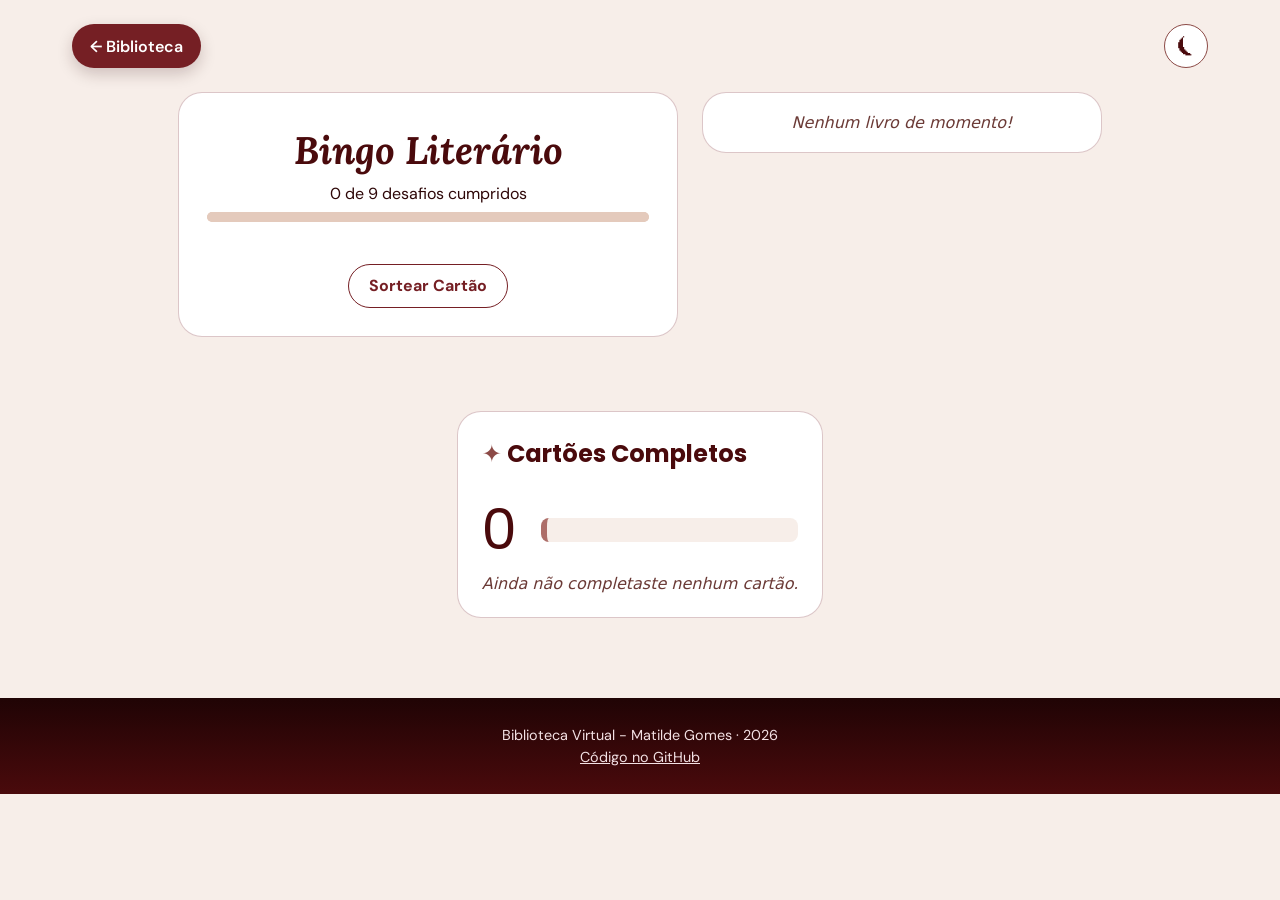
==== commit a6c12f1f: "Organiza ficheiros .js, reduz funções e código redundante" ====
--- a/bingo.html
+++ b/bingo.html
@@ -12,7 +12,7 @@
         href="https://fonts.googleapis.com/css2?family=DM+Sans:wght@400;500;700&family=Poppins:wght@600;700&family=Lora:ital,wght@1,600&display=swap"
         rel="stylesheet">
     <link rel="stylesheet" href="css/style.css">
-    <script type="module" src="js/bingoLiterario/principalBingo.js"></script>
+    <script type="module" src="js/bingo/principalBingo.js"></script>
 </head>
 
 <body class="pagina-bingo">
@@ -73,7 +73,7 @@
     </dialog>
 
     <footer>
-        <p>Biblioteca Virtual Matilde Gomes <time datetime="2026">2026</time></p>
+        <p>Biblioteca Virtual - Matilde Gomes · <time datetime="2026">2026</time></p>
         <p><a href="https://github.com/mjuliana98g/biblioteca-virtual-mg">Código no GitHub</a></p>
     </footer>
 </body>
--- a/css/style.css
+++ b/css/style.css
@@ -3,7 +3,7 @@
    ========================================================================================== */
 
 :root {
-    /* cores gerais */
+
     --fundo: #F7EEE9;
     --superficie: #FFFFFF;
     --texto: #2E0708;
@@ -54,7 +54,6 @@
     scroll-behavior: smooth;
 }
 
-
 body {
     min-height: 100dvh;
     background: var(--fundo);
@@ -98,11 +97,11 @@
 
 [hidden] {
     display: none !important;
-    /* garante que o atributo hidden esconde sempre */
+
 }
 
 .so-leitores-de-ecra {
-    /* fica invisível, mas os leitores de ecrã continuam a lê-lo */
+
     position: absolute;
     width: 1px;
     height: 1px;
@@ -116,7 +115,6 @@
     cursor: pointer;
 }
 
-/* botões em forma de pílula: vazios, e ficam cheios ao passar o rato */
 .botoes-dialogo button {
     min-height: 44px;
     padding: 0 20px;
@@ -133,7 +131,6 @@
     color: var(--sobre-destaque);
 }
 
-/* o ✕ redondo */
 .botao-fechar {
     width: 36px;
     height: 36px;
@@ -148,8 +145,21 @@
     color: var(--destaque);
 }
 
-/* barras de progresso: cada sítio só muda a altura e, se quiser, as cores
-   (--trilho é o fundo da barra, --preenchimento é a parte já cheia) */
+#botao-tema {
+    flex: none;
+    width: 44px;
+    height: 44px;
+    border: 1.5px solid var(--destaque-2);
+    border-radius: 50%;
+    background: var(--superficie);
+    color: var(--titulo);
+    font-size: 1.2rem;
+}
+
+#botao-tema:hover {
+    background: var(--etiqueta);
+}
+
 progress {
     appearance: none;
     width: 100%;
@@ -159,7 +169,6 @@
     background: var(--trilho, var(--etiqueta));
 }
 
-/* as 3 regras seguintes são o mesmo pedido para cada navegador (Chrome/Safari e Firefox) */
 progress::-webkit-progress-bar {
     border-radius: 999px;
     background: var(--trilho, var(--etiqueta));
@@ -189,10 +198,10 @@
 
 dialog {
     width: min(560px, calc(100% - 32px));
-    /* 560px, ou a largura do ecrã menos 32px se for mais pequeno */
+
     max-height: calc(100dvh - 32px);
     margin: auto;
-    /* centra a janela */
+
     padding: 24px;
     overflow-y: auto;
     border: 1px solid var(--borda);
@@ -204,7 +213,7 @@
 
 dialog::backdrop {
     background: rgba(20, 3, 4, 0.65);
-    /* o fundo escurecido atrás da janela */
+
 }
 
 .cabecalho-dialogo {
@@ -222,14 +231,13 @@
     justify-content: flex-end;
     gap: 12px;
 }
-
 
 /* ==========================================================================================
     PÁGINA PRINCIPAL
    ========================================================================================== */
 
 :root {
-    /* cores dos botões de estado */
+
     --lido-fundo: #4A0A0C;
     --lido-texto: #FFFFFF;
     --ler-fundo: #751F24;
@@ -238,7 +246,6 @@
     --quero-texto: #2E0708;
     --quero-borda: #751F24;
 
-    /* barra lateral */
     --lateral-inicio: #200405;
     --lateral-fim: #4A0A0C;
     --texto-lateral: #F3E1E4;
@@ -259,9 +266,9 @@
 body {
     display: grid;
     grid-template-columns: var(--largura-lateral) 1fr;
-    /* barra lateral | conteúdo */
+
     grid-template-rows: 1fr auto;
-    /* conteúdo | rodapé */
+
 }
 
 footer {
@@ -280,7 +287,6 @@
     font-weight: 400;
 }
 
-/* select personalizável: só funciona nos navegadores mais recentes, nos outros fica o select normal */
 select,
 ::picker(select) {
     appearance: base-select;
@@ -292,7 +298,6 @@
     gap: 8px;
 }
 
-/* ::picker(select) é a lista que abre ao clicar no select */
 ::picker(select) {
     padding: 6px;
     border: 1px solid var(--borda);
@@ -318,7 +323,6 @@
     color: var(--destaque);
 }
 
-/* etiqueta (texto por cima do campo) dos filtros e dos formulários */
 search>label,
 #formulario-livro>label,
 #formulario-leitura>label {
@@ -329,7 +333,6 @@
     font-weight: 700;
 }
 
-/* botões em forma de pílula (a mesma regra da parte partilhada) */
 .botao-ja-saiu,
 .botao-atualizar-leitura {
     min-height: 44px;
@@ -350,33 +353,33 @@
 #barra-lateral {
     grid-column: 1;
     grid-row: 1 / 3;
-    /* ocupa a altura toda (conteúdo + rodapé) */
+
     position: sticky;
-    /* fica parada enquanto se faz scroll */
+
     top: 0;
     z-index: 20;
     display: flex;
     flex-direction: column;
-    gap: 48px;
+    gap: 24px;
     height: 100dvh;
     overflow-y: auto;
-    padding: 40px 20px 32px;
+    padding: 24px 20px;
     background: linear-gradient(180deg, var(--lateral-inicio), var(--lateral-fim));
     color: var(--texto-lateral);
     color-scheme: dark;
-    /* os campos e as barras desta zona usam cores de tema escuro */
+
     --trilho: rgba(255, 255, 255, 0.2);
-    /* a barra de progresso desta zona é branca */
+
     --preenchimento: #FFFFFF;
 }
 
 #barra-lateral header {
     flex: 1;
-    /* ocupa o espaço que sobra e empurra os botões para baixo */
+
     display: flex;
     flex-direction: column;
     justify-content: space-evenly;
-    gap: 48px;
+    gap: 20px;
 }
 
 #barra-lateral img {
@@ -407,7 +410,7 @@
 #barra-lateral nav a {
     display: flex;
     align-items: center;
-    min-height: 44px;
+    min-height: 40px;
     padding: 0 14px;
     border-radius: 10px;
     color: var(--texto-lateral);
@@ -419,26 +422,13 @@
     color: #FFFFFF;
 }
 
-/* o link do bingo abre outra página, por isso tem um contorno e uma estrela para se distinguir */
-#barra-lateral nav .link-bingo {
-    margin-top: 12px;
-    border: 1.5px solid var(--realce);
-}
-
-#barra-lateral nav .link-bingo::before {
-    content: "✦";
-    margin-right: 10px;
-    color: var(--realce);
-}
-
-/* caixinha com o número de livros */
 #barra-lateral data {
     flex: none;
-    /* não deixa a caixa encolher */
+
     width: 40px;
-    /* largura fixa: todas as caixas ficam iguais, tenha o número 1 ou 3 algarismos */
+
     margin-left: auto;
-    /* empurra a caixa para o lado direito */
+
     padding: 2px 0;
     border-radius: 12px;
     background: var(--realce);
@@ -446,32 +436,16 @@
     font-size: 0.8rem;
     font-weight: 700;
     text-align: center;
-    /* o número fica sempre ao meio da caixa */
+
 }
 
 .botoes-barra-lateral {
     display: flex;
-    gap: 12px;
-}
-
-#botao-tema {
-    flex: none;
-    width: 48px;
-    height: 48px;
-    border: 1.5px solid var(--realce);
-    border-radius: 10px;
-    background: transparent;
-    color: var(--texto-lateral);
-    font-size: 1.2rem;
-}
-
-#botao-tema:hover {
-    background: rgba(217, 139, 155, 0.2);
+    flex-direction: column;
+    gap: 8px;
 }
 
 #botao-adicionar-livro {
-    flex: 1;
-    /* ocupa a largura que o botão do tema deixa livre */
     min-height: 48px;
     border: 0;
     border-radius: 10px;
@@ -480,11 +454,34 @@
     font-weight: 700;
 }
 
+.link-bingo {
+    display: flex;
+    align-items: center;
+    justify-content: center;
+    gap: 10px;
+    min-height: 48px;
+    padding: 0 14px;
+    border: 1.5px solid var(--realce);
+    border-radius: 10px;
+    color: var(--texto-lateral);
+    font-weight: 700;
+}
+
+.link-bingo::before,
+.link-bingo::after {
+    content: "✦";
+    color: var(--realce);
+}
+
+.link-bingo:hover {
+    background: rgba(217, 139, 155, 0.2);
+    color: #FFFFFF;
+}
+
 #botao-adicionar-livro:hover {
     background: #E8A9B6;
 }
 
-/* botão do menu: fica escondido por agora (vai servir na versão para telemóvel) */
 #botao-menu {
     display: none;
     position: fixed;
@@ -501,17 +498,17 @@
 }
 
 main {
+    position: relative;
     grid-column: 2;
     display: flex;
     flex-direction: column;
     gap: 50px;
-    /* espaço entre secções */
     padding: 32px;
 }
 
 #botao-topo {
     position: fixed;
-    /* fica sempre no canto, mesmo com scroll */
+
     right: 24px;
     bottom: 24px;
     display: flex;
@@ -529,7 +526,7 @@
 search {
     display: flex;
     flex-wrap: wrap;
-    /* os filtros passam para a linha de baixo quando não cabem */
+
     gap: 16px;
     margin-bottom: 24px;
     padding: 20px;
@@ -540,12 +537,12 @@
 
 search>label:first-child {
     flex: 1 1 220px;
-    /* a pesquisa cresce para ocupar o espaço livre (mínimo 220px) */
+
 }
 
 #filtros-estado {
     flex: 1 1 100%;
-    /* ocupa uma linha inteira */
+
     display: flex;
     flex-wrap: wrap;
     gap: 8px;
@@ -565,14 +562,12 @@
     cursor: pointer;
 }
 
-/* esconde a bolinha do radio: a etiqueta inteira funciona como botão */
 #filtros-estado input {
     position: absolute;
     opacity: 0;
     pointer-events: none;
 }
 
-/* :has() escolhe a etiqueta que tem lá dentro a opção marcada */
 #filtros-estado label:has(input:checked) {
     background: var(--destaque);
     color: var(--sobre-destaque);
@@ -583,7 +578,6 @@
     outline-offset: 2px;
 }
 
-/* as 4 listas de cartões: as colunas ajustam-se ao ecrã e cada cartão tem pelo menos 360px */
 #lista-leituras,
 #lista-lancamentos,
 #lista-livros,
@@ -595,7 +589,7 @@
 
 article {
     position: relative;
-    /* serve para o botão ✕ ficar posicionado dentro do cartão */
+
     display: flex;
     gap: 16px;
     height: 100%;
@@ -622,16 +616,13 @@
     text-align: center;
 }
 
-
-/* todas as capas (nos cartões, nos detalhes, nas estatísticas e na roleta) */
 figure img,
-#capas-cinco-estrelas img,
-#livro-sorteado img {
+#capas-cinco-estrelas img {
     display: block;
     aspect-ratio: 2 / 3;
-    /* proporção de uma capa de livro */
+
     object-fit: cover;
-    /* a imagem enche a caixa sem ficar esticada */
+
     border-radius: 4px 8px 8px 4px;
     box-shadow: var(--sombra);
 }
@@ -643,7 +634,7 @@
 .informacao-livro {
     flex: 1;
     min-width: 0;
-    /* deixa o texto encolher em vez de alargar o cartão */
+
     display: flex;
     flex-direction: column;
     gap: 4px;
@@ -651,7 +642,7 @@
 
 .informacao-livro h3 {
     padding-right: 36px;
-    /* deixa espaço para o ✕ */
+
     color: var(--titulo);
 }
 
@@ -666,7 +657,6 @@
     font-weight: 700;
 }
 
-/* links do Goodreads: andam um bocadinho para a direita ao passar o rato */
 .informacao-livro a,
 figcaption a {
     display: inline-block;
@@ -706,7 +696,7 @@
     justify-content: flex-end;
     gap: 8px;
     margin-top: auto;
-    /* empurra os botões para o fundo do cartão */
+
     padding-top: 12px;
 }
 
@@ -739,13 +729,13 @@
 
 .seletor-estado {
     position: relative;
-    /* o menu fica posicionado em relação a esta caixa */
+
 }
 
 .menu-estado {
     position: absolute;
     bottom: calc(100% + 6px);
-    /* abre para cima, 6px acima do botão */
+
     left: 0;
     z-index: 5;
     min-width: 150px;
@@ -779,10 +769,9 @@
 
 .menu-estado button[aria-current="true"]::after {
     content: " ✓";
-    /* marca a opção em que o livro está */
-}
-
-/* botão do coração: aria-pressed="true" quando o livro é favorito */
+
+}
+
 .acoes-livro button[aria-pressed] {
     width: 44px;
     height: 44px;
@@ -800,25 +789,29 @@
     box-shadow: 0 0 0 3px rgba(217, 139, 155, 0.35);
 }
 
-.acoes-livro button[aria-pressed]:hover {
+.acoes-livro button[aria-pressed]:enabled:hover {
     border-color: var(--destaque);
     background: var(--etiqueta);
     color: var(--destaque);
 }
 
-.acoes-livro button[aria-pressed="true"]:hover {
+.acoes-livro button[aria-pressed="true"]:enabled:hover {
     background: var(--destaque);
     color: var(--sobre-destaque);
 }
 
+.acoes-livro button[aria-pressed]:disabled {
+    opacity: 0.5;
+    cursor: not-allowed;
+}
+
 .botao-remover {
     position: absolute;
-    /* canto de cima, à direita do cartão */
+
     top: 8px;
     right: 8px;
 }
 
-/* janelas pequenas */
 .dialogo-confirmar,
 #dialogo-atualizar-leitura {
     width: min(420px, calc(100% - 32px));
@@ -834,7 +827,6 @@
     gap: 16px;
 }
 
-/* formulário de adicionar/editar livro: grelha de 2 colunas */
 #formulario-livro {
     display: grid;
     grid-template-columns: 1fr 1fr;
@@ -843,12 +835,12 @@
 
 #formulario-livro>* {
     grid-column: 1 / -1;
-    /* por defeito, cada campo ocupa a linha toda */
+
 }
 
 #formulario-livro>.campo-metade {
     grid-column: auto;
-    /* estes ocupam só uma coluna (dois por linha) */
+
 }
 
 #formulario-livro>.campo-caixa {
@@ -863,7 +855,7 @@
     width: 20px;
     height: 20px;
     accent-color: var(--destaque);
-    /* cor da caixa quando está marcada */
+
 }
 
 #formulario-livro fieldset {
@@ -890,7 +882,6 @@
     font-weight: 500;
 }
 
-/* o JavaScript põe aria-invalid="true" nos campos com erro */
 #formulario-livro [aria-invalid="true"] {
     background-color: var(--erro-fundo);
 }
@@ -902,10 +893,9 @@
 
 #mensagem-erro-formulario:empty {
     display: none;
-    /* sem mensagem, o parágrafo não ocupa espaço */
-}
-
-/* janela de detalhes do livro */
+
+}
+
 #dialogo-detalhes {
     width: min(640px, calc(100% - 32px));
 }
@@ -929,7 +919,7 @@
     flex: 1 1 240px;
     display: grid;
     grid-template-columns: auto 1fr;
-    /* nome | valor */
+
     align-content: start;
     gap: 10px 16px;
 }
@@ -946,7 +936,7 @@
 #grelha-estatisticas {
     display: grid;
     grid-template-columns: repeat(auto-fit, minmax(min(240px, 100%), 1fr));
-    /* as caixas ajustam-se ao espaço (mínimo 240px) */
+
     gap: 20px;
 }
 
@@ -968,7 +958,7 @@
 
 .legenda-estatistica {
     margin-top: auto;
-    /* a legenda fica sempre no fundo da caixa */
+
     color: var(--texto-suave);
     font-size: 0.9rem;
 }
@@ -985,7 +975,6 @@
     font-size: 1.2rem;
 }
 
-/* gráfico de barras das classificações */
 #grafico-classificacoes {
     display: flex;
     gap: 6px;
@@ -998,7 +987,7 @@
     display: flex;
     flex-direction: column;
     justify-content: flex-end;
-    /* o conteúdo fica encostado ao fundo */
+
     align-items: center;
     gap: 6px;
 }
@@ -1010,7 +999,6 @@
     background: var(--destaque);
 }
 
-/* caixinha com os títulos: só aparece ao passar o rato (ou ao chegar com o teclado) */
 .livros-da-barra {
     display: none;
     position: absolute;
@@ -1027,7 +1015,7 @@
     color: var(--texto);
     font-size: 0.85rem;
     pointer-events: none;
-    /* o rato "atravessa" a caixa, para não a prender aberta */
+
 }
 
 #grafico-classificacoes>li:hover .livros-da-barra,
@@ -1045,7 +1033,6 @@
     font-size: 0.8rem;
 }
 
-/* lista dos géneros */
 #lista-generos {
     display: flex;
     flex-direction: column;
@@ -1063,7 +1050,6 @@
     height: 10px;
 }
 
-/* capas dos livros com 5 estrelas */
 #capas-cinco-estrelas {
     display: flex;
     flex-wrap: wrap;
@@ -1075,225 +1061,38 @@
     width: 75px;
 }
 
-#botao-roleta {
+#topo-pagina {
+    position: absolute;
+    top: 32px;
+    right: 32px;
+}
+
+#aviso-bingo {
     position: fixed;
-    top: 16px;
+    top: 72px;
     right: 16px;
     z-index: 10;
-    padding: 10px 18px;
-    border: none;
-    border-radius: 999px;
-    background: var(--destaque);
-    color: var(--sobre-destaque);
-    font-weight: 600;
+    display: flex;
+    align-items: center;
+    gap: 8px;
+    max-width: 320px;
+    padding: 12px 12px 12px 16px;
+    border-left: 6px solid var(--realce);
+    border-radius: 12px;
+    background: var(--superficie);
     box-shadow: var(--sombra);
 }
 
-#dialogo-roleta {
-    width: min(620px, calc(100% - 32px));
-}
-
-#conteudo-da-roleta {
-    display: flex;
-    flex-wrap: wrap;
-    align-items: stretch;
-    justify-content: center;
-    gap: 24px;
-    margin-top: 16px;
-}
-
-#area-da-roleta {
-    display: flex;
-    flex-direction: column;
-    align-items: center;
-    justify-content: center;
-    gap: 20px;
-}
-
-#roleta {
-    display: block;
-    width: min(280px, 100%);
-    margin: 0 auto;
-    filter: drop-shadow(0 8px 14px rgba(0, 0, 0, 0.25));
-    /* sombra que acompanha o desenho */
-}
-
-/* as fatias giram à volta do centro do desenho (160, 160); o 4s tem de ser igual ao tempo no JavaScript */
-#fatias-da-roleta {
-    transform-origin: 160px 160px;
-    transition: transform 4s cubic-bezier(0.17, 0.67, 0.12, 1);
-    /* começa rápido e vai abrandando */
-}
-
-.fatia {
-    transition: opacity 0.4s;
-}
-
-/* todas as fatias têm a mesma cor; as linhas brancas separam-nas */
-.fatia path {
-    fill: var(--etiqueta);
-    stroke: var(--superficie);
-    stroke-width: 3;
-}
-
-.fatia text {
-    fill: var(--texto);
-    font-family: inherit;
-    font-weight: 600;
-    text-anchor: middle;
-    /* o texto fica centrado no ponto */
-    dominant-baseline: middle;
-}
-
-.fatia.sorteada path {
-    fill: var(--destaque);
-}
-
-.fatia.sorteada text {
-    fill: var(--sobre-destaque);
-}
-
-/* depois do sorteio, as fatias que não saíram ficam mais claras */
-#fatias-da-roleta:has(.sorteada) .fatia:not(.sorteada) {
-    opacity: 0.35;
-}
-
-.centro-da-roleta {
-    fill: var(--superficie);
-    stroke: var(--destaque);
-    stroke-width: 4;
-}
-
-.ponteiro-da-roleta {
-    fill: var(--titulo);
-}
-
-#botao-girar,
-.botao-comecar-a-ler {
-    min-height: 44px;
-    padding: 0 20px;
-    border: 1.5px solid var(--destaque);
-    border-radius: 22px;
-    background: var(--destaque);
-    color: var(--sobre-destaque);
-    font-weight: 700;
-}
-
-#botao-girar {
-    display: block;
-    margin: 16px auto 0;
-}
-
-#botao-girar:disabled {
-    opacity: 0.5;
-    cursor: wait;
-}
-
-/* cartão do livro sorteado: tem sempre o mesmo tamanho, seja qual for o livro */
-#livro-sorteado {
-    display: flex;
-    flex-direction: column;
-    justify-content: center;
-    align-items: center;
-    gap: 8px;
-    width: 220px;
-    height: 380px;
-    padding: 15px;
-    border-radius: 16px;
-    background: var(--fundo);
-    text-align: center;
-}
-
-/* antes de sortear (escondido), em vez de desaparecer fica uma caixa tracejada com uma frase,
-   para a janela não mudar de tamanho */
-#livro-sorteado[hidden] {
-    display: flex !important;
-    justify-content: center;
-    border: 2px dashed var(--borda);
-    background: transparent;
-    color: var(--texto-suave);
-    font-family: "Lora", Georgia, serif;
-    font-style: italic;
-}
-
-#livro-sorteado[hidden]::before {
-    content: "O destino ainda está a escolher…✦";
-    /* a frase pode ser trocada à vontade */
-}
-
-#livro-sorteado[hidden]>* {
-    display: none;
-}
-
-#livro-sorteado>* {
-    flex-shrink: 0;
-    max-width: 100%;
-    animation: aparecer 0.5s ease;
-}
-
-#livro-sorteado img {
-    width: 90px;
-}
-
-/* título com no máximo 2 linhas (o resto é cortado) */
-#livro-sorteado h3 {
-    display: -webkit-box;
-    -webkit-box-orient: vertical;
-    -webkit-line-clamp: 2;
-    overflow: hidden;
-    font-size: 1.1rem;
-}
-
-/* autor numa só linha; se for grande, acaba em "..." */
-.autor-do-sorteado {
-    overflow: hidden;
-    color: var(--texto-suave);
-    font-size: 0.9rem;
-    white-space: nowrap;
-    text-overflow: ellipsis;
-}
-
-.generos-do-sorteado {
-    display: flex;
-    flex-wrap: wrap;
-    justify-content: center;
-    gap: 6px;
-    max-height: 30px;
-    /* só cabe uma linha de géneros */
-    overflow: hidden;
-}
-
-.generos-do-sorteado li {
-    padding: 2px 10px;
-    border-radius: 999px;
-    background: var(--etiqueta);
-    font-size: 0.8rem;
-}
-
-.botao-comecar-a-ler {
-    margin-top: auto;
-    /* o botão fica sempre no fundo do cartão */
-}
-
-/* animação: o conteúdo aparece a subir um bocadinho */
-@keyframes aparecer {
-    from {
-        opacity: 0;
-        transform: translateY(10px);
-    }
-
-    to {
-        opacity: 1;
-        transform: none;
-    }
+#link-aviso-bingo {
+    font-weight: 700;
 }
 
 /* ==========================================================================================
-   PÁGINA DO BINGO 
+   PÁGINA DO BINGO
    ========================================================================================== */
 
 :root {
-    /* cores das categorias dos desafios */
+
     --categoria-formato: #865066;
     --categoria-historia: #EC6B70;
     --categoria-autoria: #FAA876;
@@ -1313,7 +1112,7 @@
 
 .pagina-bingo {
     display: block;
-    /* esta página não tem barra lateral, por isso deixa de ser a grelha de 2 colunas */
+
 }
 
 .pagina-bingo main {
@@ -1359,23 +1158,13 @@
     box-shadow: var(--sombra);
 }
 
-.pagina-bingo #botao-tema {
-    width: 44px;
-    height: 44px;
-    border: 1.5px solid var(--destaque-2);
-    border-radius: 50%;
-    background: var(--superficie);
-    color: var(--titulo);
-    font-size: 1.2rem;
-}
-
 #zona-do-jogo {
     display: flex;
     flex-wrap: wrap;
-    /* em ecrãs estreitos, a lista de livros passa para baixo do cartão */
+
     align-items: flex-start;
     justify-content: center;
-    /* centra o cartão e a lista de livros na página */
+
     gap: 24px;
 }
 
@@ -1412,7 +1201,7 @@
 #cartela-bingo {
     display: grid;
     grid-template-columns: repeat(3, 1fr);
-    /* 3 colunas iguais */
+
     gap: 10px;
     margin: 0 0 20px;
     padding: 0;
@@ -1421,7 +1210,7 @@
 
 #zona-da-cartela {
     position: relative;
-    /* serve de referência para centrar a mensagem por cima da cartela */
+
 }
 
 #mensagem-parabens {
@@ -1441,7 +1230,7 @@
     text-align: center;
     box-shadow: var(--sombra);
     transform: translate(-50%, -50%);
-    /* o canto de cima à esquerda vai para o meio, e o -50% puxa a caixa para trás: fica centrada */
+
     animation: surgir-mensagem 0.4s ease;
 }
 
@@ -1459,13 +1248,13 @@
 
 .quadrado-bingo {
     position: relative;
-    /* serve de referência para posicionar a coordenada no canto */
+
     display: flex;
     align-items: center;
     justify-content: center;
     width: 100%;
     aspect-ratio: 1;
-    /* a altura é igual à largura: o quadrado fica sempre quadrado */
+
     padding: 12px;
     border: 1.5px solid var(--borda);
     border-radius: 14px;
@@ -1478,7 +1267,7 @@
     line-height: 1.25;
     text-align: center;
     text-wrap: balance;
-    /* reparte o texto por linhas do mesmo tamanho, sem palavras sozinhas */
+
     transition: transform 0.15s, box-shadow 0.15s, background 0.15s;
 }
 
@@ -1530,12 +1319,12 @@
     top: 8px;
     right: 10px;
     font-family: "DM Sans", system-ui, sans-serif;
-    /* a coordenada fica na letra normal, sem itálico */
+
     font-size: 0.75rem;
     font-style: normal;
     font-weight: 700;
     opacity: 0.75;
-    /* um pouco mais discreta que o texto */
+
 }
 
 #livros-do-cartao {
@@ -1585,8 +1374,6 @@
     font-weight: 700;
 }
 
-
-/* botões em forma de pílula (a mesma regra da parte partilhada) */
 #botao-novo-cartao,
 #botao-tirar-livro {
     min-height: 44px;
@@ -1608,9 +1395,9 @@
 .opcao-livro img {
     display: block;
     aspect-ratio: 2 / 3;
-    /* proporção de uma capa de livro */
+
     object-fit: cover;
-    /* a imagem enche a caixa sem ficar esticada */
+
     border-radius: 4px 8px 8px 4px;
     box-shadow: var(--sombra);
 }
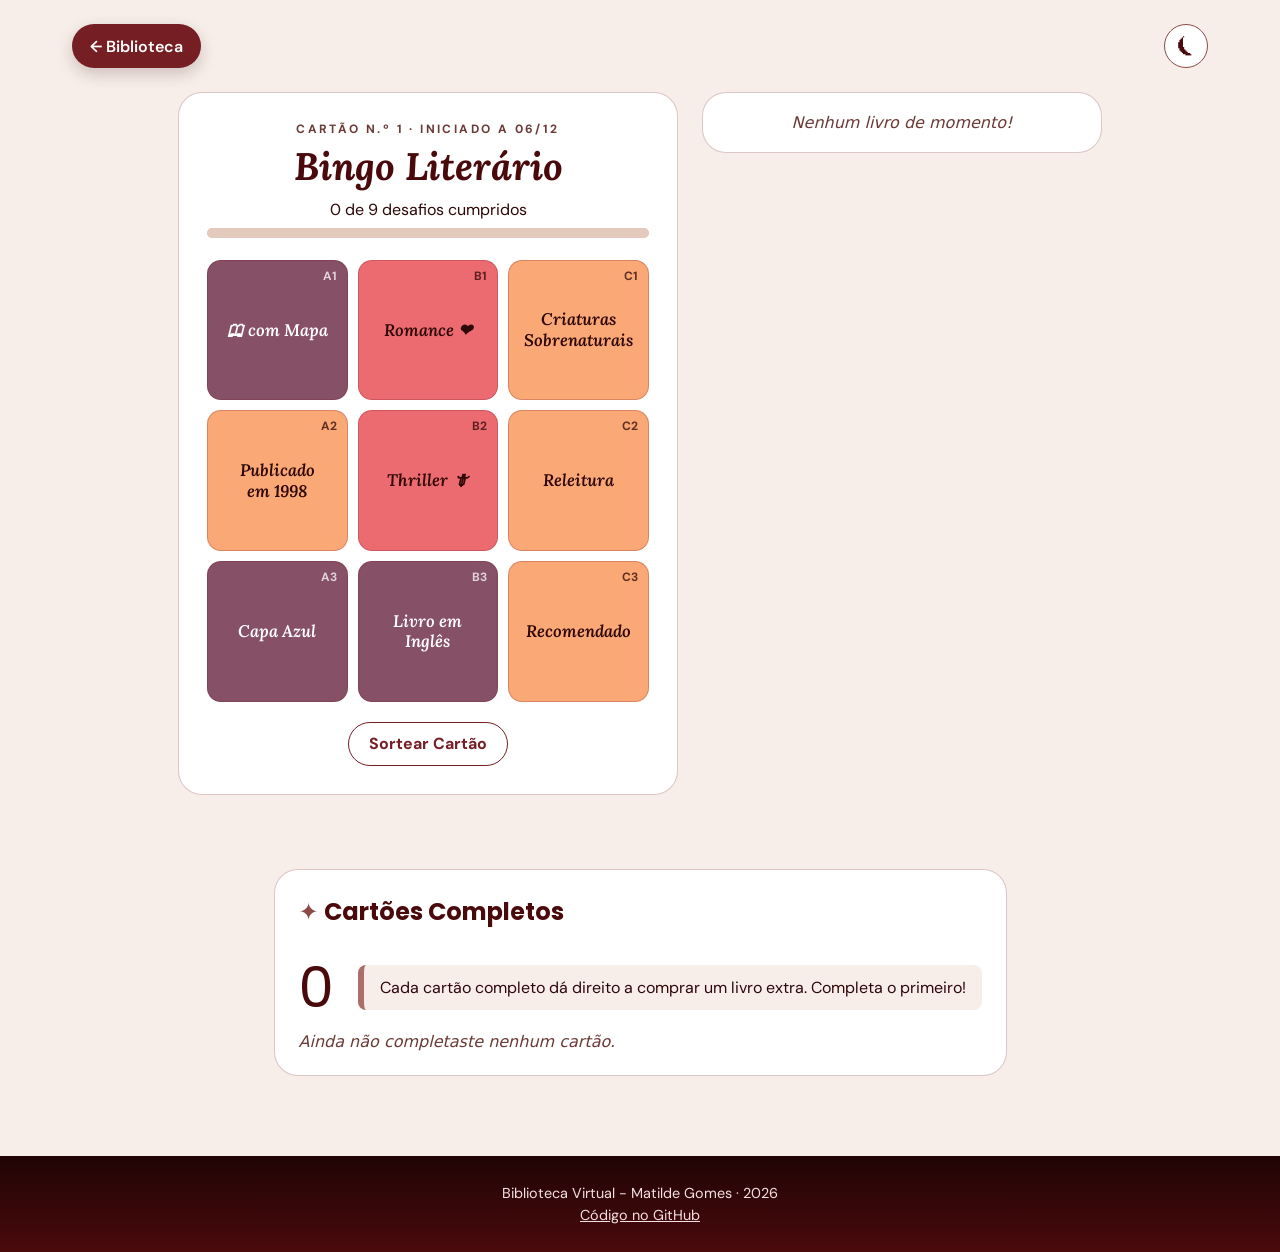
==== commit 9b720648: "Corrige erros da página principal e bingo" ====
--- a/bingo.html
+++ b/bingo.html
@@ -51,7 +51,7 @@
 
     <dialog id="dialogo-escolher-livro" aria-labelledby="titulo-escolher-livro">
         <header class="cabecalho-dialogo">
-            <h2 id="titulo-escolher-livro">Opções: </h2>
+            <h2 id="titulo-escolher-livro">Escolhe um livro: </h2>
             <button type="button" id="fechar-escolher-livro" class="botao-fechar" aria-label="Fechar">✕</button>
         </header>
         <p id="desafio-escolhido"></p>
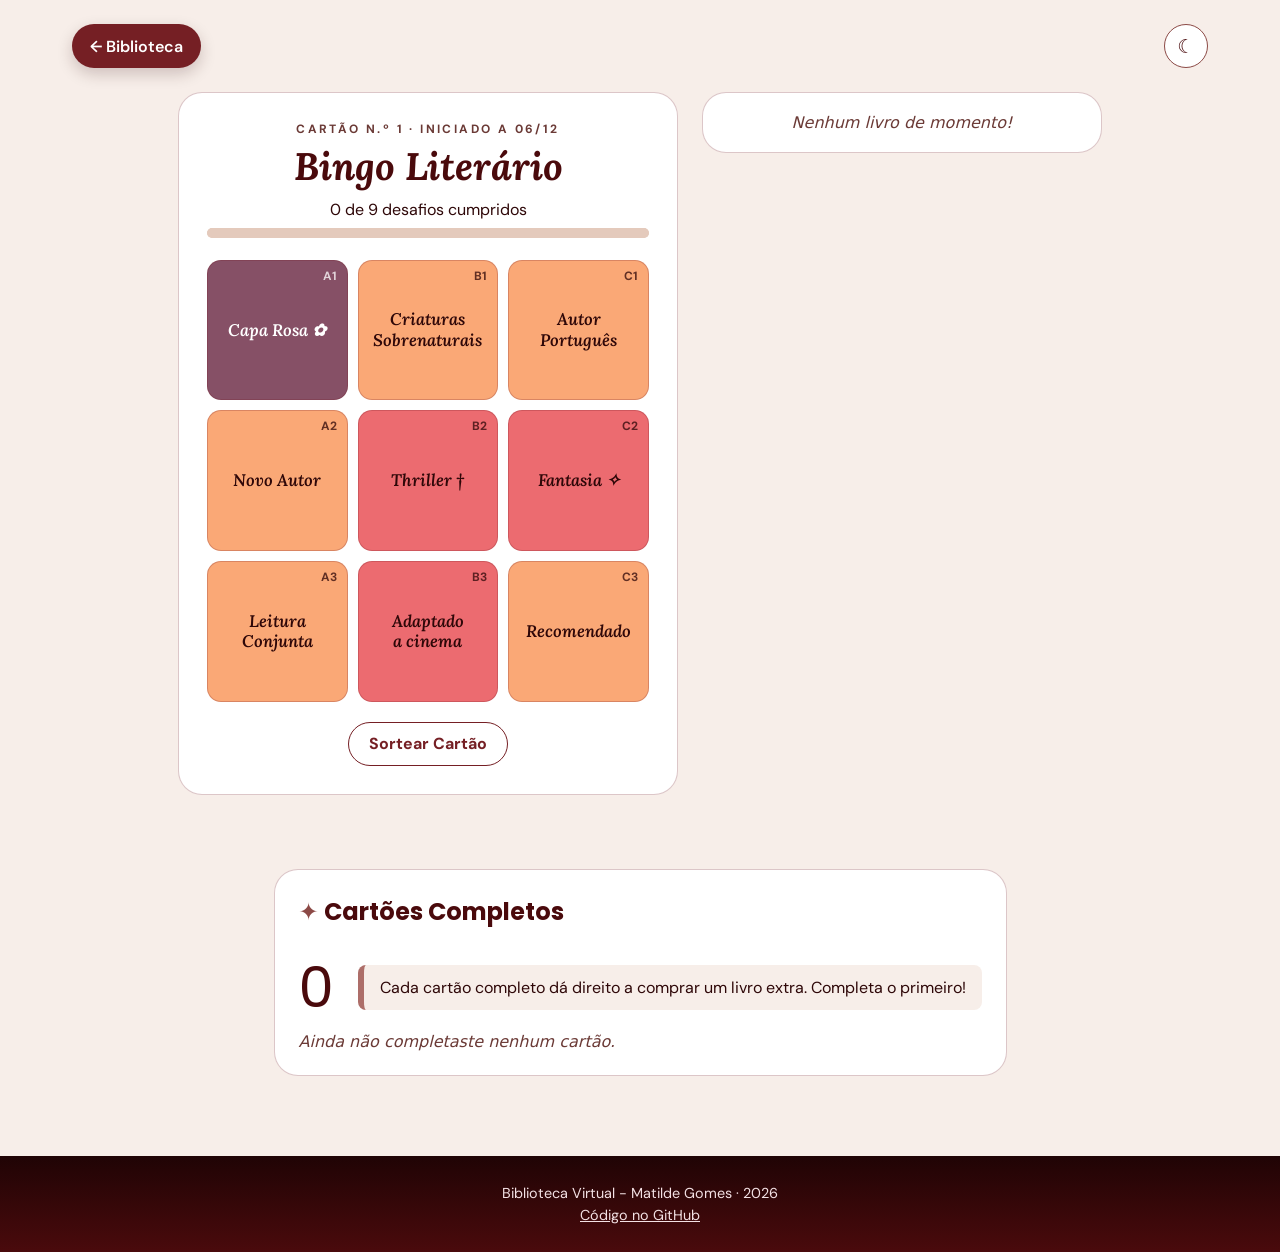
==== commit f42c350e: "Corrige icones não visíveis na versão mobile" ====
--- a/bingo.html
+++ b/bingo.html
@@ -18,7 +18,7 @@
 <body class="pagina-bingo">
     <header id="topo-bingo">
         <a href="index.html" id="botao-voltar">← Biblioteca</a>
-        <button type="button" id="botao-tema" aria-label="Mudar para modo escuro">⏾</button>
+        <button type="button" id="botao-tema" aria-label="Mudar para modo escuro">☾</button>
     </header>
 
     <main>
--- a/css/style.css
+++ b/css/style.css
@@ -440,12 +440,13 @@
 }
 
 .botoes-barra-lateral {
-    display: flex;
-    flex-direction: column;
+    display: grid;
+    grid-template-columns: 1fr auto;
     gap: 8px;
 }
 
 #botao-adicionar-livro {
+    grid-column: 1 / -1;
     min-height: 48px;
     border: 0;
     border-radius: 10px;
@@ -454,13 +455,18 @@
     font-weight: 700;
 }
 
+#botao-adicionar-livro:hover {
+    background: #E8A9B6;
+}
+
 .link-bingo {
     display: flex;
     align-items: center;
     justify-content: center;
-    gap: 10px;
+    gap: 8px;
     min-height: 48px;
-    padding: 0 14px;
+    padding: 0 10px;
+    white-space: nowrap;
     border: 1.5px solid var(--realce);
     border-radius: 10px;
     color: var(--texto-lateral);
@@ -478,8 +484,17 @@
     color: #FFFFFF;
 }
 
-#botao-adicionar-livro:hover {
-    background: #E8A9B6;
+.botoes-barra-lateral #botao-tema {
+    width: 48px;
+    height: 48px;
+    border: 1.5px solid var(--realce);
+    border-radius: 10px;
+    background: transparent;
+    color: var(--texto-lateral);
+}
+
+.botoes-barra-lateral #botao-tema:hover {
+    background: rgba(217, 139, 155, 0.2);
 }
 
 #botao-menu {
@@ -1062,9 +1077,7 @@
 }
 
 #topo-pagina {
-    position: absolute;
-    top: 32px;
-    right: 32px;
+    display: none;
 }
 
 #aviso-bingo {
@@ -1200,7 +1213,7 @@
 
 #cartela-bingo {
     display: grid;
-    grid-template-columns: repeat(3, 1fr);
+        grid-template-columns: repeat(3, minmax(0, 1fr));
 
     gap: 10px;
     margin: 0 0 20px;
@@ -1522,4 +1535,281 @@
     margin-top: 10px;
     color: var(--texto-suave);
     font-size: 0.9rem;
+}
+
+/* ==========================================================================================
+   RESPONSIVIDADE
+   ========================================================================================== */
+
+@media (max-width: 1200px) {
+    #lista-leituras,
+    #lista-lancamentos,
+    #lista-livros,
+    #lista-favoritos {
+        grid-template-columns: repeat(auto-fill, minmax(min(300px, 100%), 1fr));
+    }
+}
+
+@media (max-width: 1000px) {
+    body {
+        grid-template-columns: 1fr;
+    }
+
+    #barra-lateral {
+        position: fixed;
+        left: 0;
+        width: min(var(--largura-lateral), 85vw);
+        transform: translateX(-100%);
+        transition: transform 0.3s;
+    }
+
+    #barra-lateral.aberta {
+        transform: none;
+        box-shadow: 0 0 0 100vmax rgba(20, 3, 4, 0.65);
+    }
+
+    body:has(#barra-lateral.aberta) :is(main, footer) {
+        pointer-events: none;
+    }
+
+    main,
+    footer {
+        grid-column: 1;
+    }
+
+    main {
+        padding: 124px 24px 32px;
+    }
+
+    #aviso-bingo {
+        top: 112px;
+    }
+
+    #topo-pagina {
+        position: fixed;
+        top: 0;
+        right: 0;
+        left: 0;
+        z-index: 15;
+        display: flex;
+        align-items: center;
+        height: 100px;
+        padding: 0 16px;
+        background: linear-gradient(90deg, var(--lateral-inicio), var(--lateral-fim));
+        box-shadow: var(--sombra);
+    }
+
+    .logo-movel {
+        height: 80px;
+    }
+
+    #botao-menu {
+        display: flex;
+        align-items: center;
+        justify-content: center;
+        top: 26px;
+        right: 16px;
+        left: auto;
+        width: 48px;
+        height: 48px;
+        border: 1.5px solid var(--realce);
+        background: transparent;
+        color: var(--texto-lateral);
+    }
+
+    main>section {
+        scroll-margin-top: 116px;
+    }
+
+    #cartao-bingo {
+        flex: 1 1 360px;
+    }
+
+    #livros-do-cartao {
+        flex: 1 1 260px;
+    }
+
+    .quadrado-bingo {
+        padding: 20px 6px 14px;
+        border-radius: 10px;
+        font-size: 0.85rem;
+    }
+
+    .coordenada {
+        top: 5px;
+        right: 7px;
+        font-size: 0.65rem;
+    }
+
+    .quadrado-bingo.cumprido::after {
+        right: 6px;
+        bottom: 3px;
+        font-size: 1rem;
+    }
+}
+
+@media (max-width: 700px) {
+    main {
+        gap: 36px;
+        padding: 124px 16px 24px;
+    }
+
+    h2 {
+        font-size: 1.3rem;
+    }
+
+    search {
+        padding: 16px;
+    }
+
+    search>label {
+        flex: 1 1 140px;
+    }
+
+    search select {
+        width: 100%;
+    }
+
+    article {
+        gap: 12px;
+        padding: 12px;
+    }
+
+    figure {
+        width: 80px;
+    }
+
+    #lista-lancamentos,
+    #lista-livros,
+    #lista-favoritos {
+        grid-template-columns: 1fr 1fr;
+        gap: 12px;
+    }
+
+    :is(#lista-lancamentos, #lista-livros, #lista-favoritos)>li:only-child {
+        grid-column: 1 / -1;
+    }
+
+    :is(#lista-lancamentos, #lista-livros, #lista-favoritos) article {
+        flex-direction: column;
+        align-items: center;
+        gap: 8px;
+        padding: 12px 10px;
+        text-align: center;
+    }
+
+    :is(#lista-lancamentos, #lista-livros, #lista-favoritos) figure {
+        width: 72px;
+    }
+
+    :is(#lista-lancamentos, #lista-livros, #lista-favoritos) .informacao-livro {
+        align-items: center;
+        width: 100%;
+    }
+
+    :is(#lista-lancamentos, #lista-livros, #lista-favoritos) h3 {
+        padding-right: 0;
+        font-size: 0.95rem;
+    }
+
+    :is(#lista-lancamentos, #lista-livros, #lista-favoritos) .abrir-detalhes {
+        text-align: center;
+    }
+
+    :is(#lista-lancamentos, #lista-livros, #lista-favoritos) p,
+    :is(#lista-lancamentos, #lista-livros, #lista-favoritos) a {
+        font-size: 0.8rem;
+    }
+
+    :is(#lista-lancamentos, #lista-livros, #lista-favoritos) .acoes-livro {
+        justify-content: center;
+        gap: 4px;
+        padding-top: 8px;
+    }
+
+    :is(#lista-lancamentos, #lista-livros, #lista-favoritos) button[data-estado] {
+        padding: 0 8px;
+        font-size: 0.78rem;
+    }
+
+    :is(#lista-lancamentos, #lista-livros, #lista-favoritos) button[aria-pressed] {
+        width: 40px;
+        height: 40px;
+        font-size: 1.1rem;
+    }
+
+    :is(#lista-lancamentos, #lista-livros, #lista-favoritos) .botao-remover {
+        top: 4px;
+        right: 4px;
+    }
+
+    #aviso-bingo {
+        left: 16px;
+        max-width: none;
+    }
+
+    #botao-topo {
+        right: 16px;
+        bottom: 16px;
+        width: 46px;
+        height: 46px;
+    }
+
+    footer {
+        padding: 20px 16px;
+    }
+
+    dialog {
+        padding: 18px;
+    }
+
+    #formulario-livro {
+        grid-template-columns: 1fr;
+    }
+
+    #conteudo-detalhes figure {
+        width: 110px;
+    }
+
+    .pagina-bingo main {
+        padding: 16px;
+    }
+
+    #topo-bingo {
+        padding: 16px 16px 0;
+    }
+
+    #cartao-bingo {
+        padding: 18px 14px;
+    }
+
+    #cartao-bingo h1 {
+        font-size: 1.9rem;
+    }
+
+    #cartela-bingo {
+        gap: 8px;
+    }
+
+    #livros-do-cartao,
+    #estatisticas-bingo {
+        padding: 16px;
+    }
+
+    #total-cartoes-completos {
+        font-size: 2.6rem;
+    }
+}
+
+@media (max-width: 400px) {
+    .quadrado-bingo {
+        font-size: 0.78rem;
+    }
+}
+
+@media (orientation: landscape) and (max-height: 500px) {
+    #barra-lateral img {
+        width: 60%;
+        margin: 0 auto;
+    }
 }
